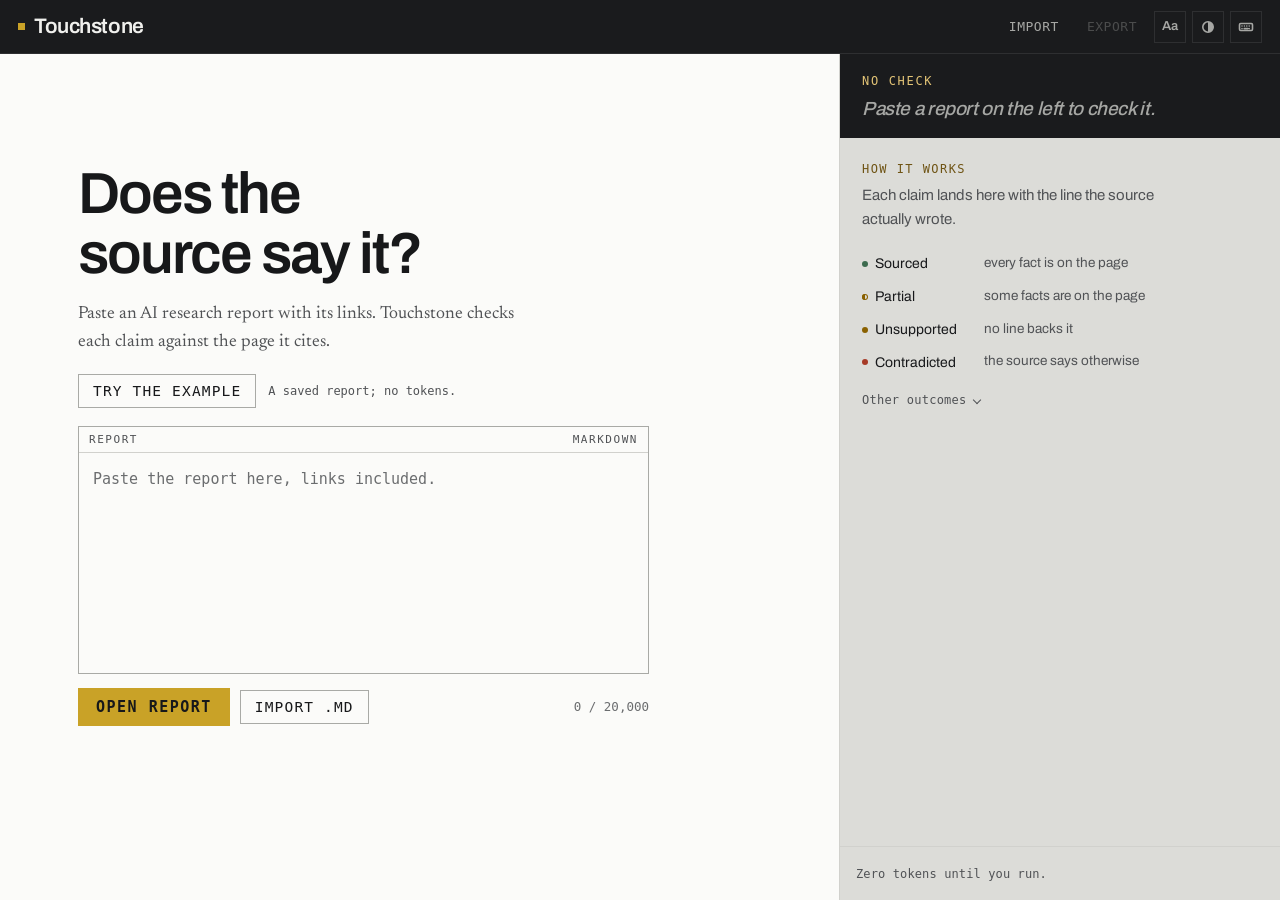
==== static/index.html @ 1847b85e "Finish responsive results sheet" ====
<!doctype html>
<html lang="en" data-theme="light">
<head>
<meta charset="utf-8">
<meta name="viewport" content="width=device-width, initial-scale=1">
<title>Touchstone</title>
<link rel="icon" type="image/svg+xml" href="static/favicon.svg">
<link rel="stylesheet" href="/static/style.css">
<script src="/static/app.js" defer></script>
</head>
<body>
<div class="app">
  <header class="topbar">
    <a class="wordmark" href="/">Touchstone</a>
    <span class="docname" id="docname" hidden></span>
    <div class="top-actions">
      <button id="new" class="tbtn" type="button" hidden>New</button>
      <button id="import" class="tbtn" type="button">Import</button>
      <input id="file" type="file" accept=".md,.markdown,.txt,text/markdown,text/plain" hidden>
      <button id="export" class="tbtn" type="button" disabled>Export</button>
      <button id="textsize" class="icon aa" type="button" aria-label="Text size" aria-haspopup="true" aria-expanded="false" aria-controls="textmenu" title="Text size">Aa</button>
      <button id="theme" class="icon" type="button" aria-label="Switch to dark theme" title="Switch theme"><svg class="ic" viewBox="0 0 16 16" aria-hidden="true" focusable="false"><circle cx="8" cy="8" r="5.2"/><path d="M8 2.8a5.2 5.2 0 0 1 0 10.4Z" fill="currentColor" stroke="none"/></svg></button>
      <button id="help" class="icon" type="button" aria-label="Keyboard shortcuts" aria-haspopup="dialog" title="Keys"><svg class="ic" viewBox="0 0 16 16" aria-hidden="true" focusable="false"><rect x="1.5" y="4.5" width="13" height="7" rx="1.2"/><path d="M4 7h.01M6.4 7h.01M8.8 7h.01M11.2 7h.01M4 9.6h.01M11.2 9.6h.01M6.2 9.6h3.6"/></svg></button>
    </div>
    <div class="textmenu" id="textmenu" role="group" aria-label="Text size" hidden>
      <p class="tm-k">Text size</p>
      <div class="tm-row">
        <span class="tm-l" id="tm-reading">Reading</span>
        <div class="tm-opts" role="group" aria-labelledby="tm-reading">
          <button type="button" data-scope="read" data-size="default" aria-pressed="true">Normal</button>
          <button type="button" data-scope="read" data-size="lg" aria-pressed="false">Large</button>
          <button type="button" data-scope="read" data-size="xl" aria-pressed="false">Largest</button>
        </div>
      </div>
      <div class="tm-row">
        <span class="tm-l" id="tm-interface">Interface</span>
        <div class="tm-opts" role="group" aria-labelledby="tm-interface">
          <button type="button" data-scope="ui" data-size="default" aria-pressed="true">Normal</button>
          <button type="button" data-scope="ui" data-size="lg" aria-pressed="false">Large</button>
          <button type="button" data-scope="ui" data-size="xl" aria-pressed="false">Largest</button>
        </div>
      </div>
      <p class="tm-note">Changes save on this device.</p>
    </div>
  </header>

  <div class="body">
    <div class="docwrap hide-ok" id="docwrap">
      <main class="docpane" id="docpane">
        <section class="front" id="front">
          <div class="front-inner">
            <h1>Does the source say it?</h1>
            <p class="lede">Paste an AI research report with its links. Touchstone checks each claim against the page it cites.</p>
            <div class="example-row">
              <button id="example" class="secondary" type="button">Try the example</button>
              <span class="example-note">A saved report; no tokens.</span>
            </div>
            <label class="sr-only" for="report">Report to check</label>
            <div class="sheet">
              <div class="sheet-head"><span>Report</span><span>Markdown</span></div>
              <textarea id="report" spellcheck="false" placeholder="Paste the report here, links included."></textarea>
            </div>
            <div class="front-row">
              <button id="check" class="primary" type="button">Open report</button>
              <button id="import2" class="secondary" type="button">Import .md</button>
              <span id="count" class="count"></span>
            </div>
            <p id="fronterr" class="fronterr" role="status"></p>
            <!--limits-->
            <!--provider-note-->
          </div>
        </section>
        <div class="docbar" id="docbar" hidden>
          <div class="mode-switch" id="mode-switch" role="group" aria-label="View mode">
            <button type="button" data-mode="edit" aria-pressed="false" title="Raw Markdown">Edit</button>
            <button type="button" data-mode="preview" aria-pressed="false" title="Rendered, read-only">Preview</button>
            <button type="button" data-mode="inline" aria-pressed="true" title="Rendered, click a block to edit">Inline</button>
          </div>
          <button id="modebtn" class="modebtn" type="button" aria-haspopup="menu" aria-expanded="false" aria-controls="modemenu">
            <span id="modebtn-label">Inline</span>
            <svg class="ic" viewBox="0 0 16 16" aria-hidden="true" focusable="false"><path d="m5 6 3 3 3-3"/></svg>
          </button>
          <div class="modemenu" id="modemenu" role="menu" aria-label="View mode" hidden>
            <button type="button" data-mode="edit" role="menuitemradio" aria-checked="false"><b>Edit</b><span>Raw Markdown</span></button>
            <button type="button" data-mode="preview" role="menuitemradio" aria-checked="false"><b>Preview</b><span>Read-only</span></button>
            <button type="button" data-mode="inline" role="menuitemradio" aria-checked="true"><b>Inline</b><span>Click a block to edit</span></button>
          </div>
          <span class="toolhint" id="toolhint" hidden>Click a block to edit</span>
          <div class="md-tools" id="md-tools" role="toolbar" aria-label="Markdown tools" hidden>
            <div class="heading-wrap">
              <button id="headingbtn" class="tool" type="button" aria-haspopup="menu" aria-expanded="false" aria-controls="headingmenu" aria-label="Heading" title="Heading"><span class="tool-glyph">H</span></button>
              <div class="heading-menu" id="headingmenu" role="menu" aria-label="Heading level" hidden>
                <button type="button" data-cmd="h1" role="menuitem">Heading 1</button>
                <button type="button" data-cmd="h2" role="menuitem">Heading 2</button>
                <button type="button" data-cmd="h3" role="menuitem">Heading 3</button>
              </div>
            </div>
            <span class="tool-sep" aria-hidden="true"></span>
            <div class="md-scroll" id="md-scroll">
            <button class="tool" type="button" data-cmd="bold" aria-label="Bold" title="Bold (Ctrl+B)" aria-keyshortcuts="Control+B Meta+B"><svg class="ic" viewBox="0 0 24 24" aria-hidden="true" focusable="false"><path d="M6 12h9a4 4 0 0 1 0 8H7a1 1 0 0 1-1-1V5a1 1 0 0 1 1-1h7a4 4 0 0 1 0 8"/></svg></button>
            <button class="tool" type="button" data-cmd="italic" aria-label="Italic" title="Italic (Ctrl+I)" aria-keyshortcuts="Control+I Meta+I"><svg class="ic" viewBox="0 0 24 24" aria-hidden="true" focusable="false"><line x1="19" x2="10" y1="4" y2="4"/><line x1="14" x2="5" y1="20" y2="20"/><line x1="15" x2="9" y1="4" y2="20"/></svg></button>
            <button class="tool" type="button" data-cmd="strike" aria-label="Strikethrough" title="Strikethrough"><svg class="ic" viewBox="0 0 24 24" aria-hidden="true" focusable="false"><path d="M16 4H9a3 3 0 0 0-2.83 4"/><path d="M14 12a4 4 0 0 1 0 8H6"/><line x1="4" x2="20" y1="12" y2="12"/></svg></button>
            <button class="tool" type="button" data-cmd="code" aria-label="Inline code" title="Inline code"><svg class="ic" viewBox="0 0 24 24" aria-hidden="true" focusable="false"><path d="m16 18 6-6-6-6"/><path d="m8 6-6 6 6 6"/></svg></button>
            <button class="tool" type="button" data-cmd="link" aria-label="Link" title="Link (Ctrl+K)" aria-keyshortcuts="Control+K Meta+K"><svg class="ic" viewBox="0 0 24 24" aria-hidden="true" focusable="false"><path d="M10 13a5 5 0 0 0 7.54.54l3-3a5 5 0 0 0-7.07-7.07l-1.72 1.71"/><path d="M14 11a5 5 0 0 0-7.54-.54l-3 3a5 5 0 0 0 7.07 7.07l1.71-1.71"/></svg></button>
            <span class="tool-sep" aria-hidden="true"></span>
            <button class="tool" type="button" data-cmd="ul" aria-label="Bullet list" title="Bullet list"><svg class="ic" viewBox="0 0 24 24" aria-hidden="true" focusable="false"><path d="M3 19h.01"/><path d="M8 5h13"/><path d="M8 12h13"/><path d="M8 19h13"/></svg></button>
            <button class="tool" type="button" data-cmd="ol" aria-label="Numbered list" title="Numbered list"><svg class="ic" viewBox="0 0 24 24" aria-hidden="true" focusable="false"><path d="M11 19h10"/><path d="M4 4h1v5"/><path d="M4 9h2"/><path d="M6.5 20H3.4c0-1 2.6-1.925 2.6-3.5a1.5 1.5 0 0 0-2.6-1.02"/><path d="M11 5h10"/><path d="M11 12h10"/></svg></button>
            <button class="tool" type="button" data-cmd="quote" aria-label="Blockquote" title="Blockquote"><svg class="ic" viewBox="0 0 24 24" aria-hidden="true" focusable="false"><path d="M16 3a2 2 0 0 0-2 2v6a2 2 0 0 0 2 2 1 1 0 0 1 1 1v1a2 2 0 0 1-2 2 1 1 0 0 0-1 1v2a1 1 0 0 0 1 1 6 6 0 0 0 6-6V5a2 2 0 0 0-2-2z"/><path d="M5 3a2 2 0 0 0-2 2v6a2 2 0 0 0 2 2 1 1 0 0 1 1 1v1a2 2 0 0 1-2 2 1 1 0 0 0-1 1v2a1 1 0 0 0 1 1 6 6 0 0 0 6-6V5a2 2 0 0 0-2-2z"/></svg></button>
            <span class="tool-sep" aria-hidden="true"></span>
            <button class="tool" type="button" data-cmd="math" aria-label="Formula" title="Inline formula"><svg class="ic" viewBox="0 0 24 24" aria-hidden="true" focusable="false"><path d="M18 7V5a1 1 0 0 0-1-1H6.5a.5.5 0 0 0-.4.8l4.5 6a2 2 0 0 1 0 2.4l-4.5 6a.5.5 0 0 0 .4.8H17a1 1 0 0 0 1-1v-2"/></svg></button>
            <button class="tool" type="button" data-cmd="mathblock" aria-label="Display formula" title="Display formula on its own line"><span class="tool-glyph">$$</span></button>
            <button class="tool" type="button" data-cmd="codeblock" aria-label="Code block" title="Code block"><svg class="ic" viewBox="0 0 24 24" aria-hidden="true" focusable="false"><rect x="3" y="3" width="18" height="18" rx="2"/><path d="m10 9-3 3 3 3"/><path d="m14 15 3-3-3-3"/></svg></button>
            </div>
          </div>
        </div>
        <article class="paper" id="paper" hidden></article>
        <section class="sourceview" id="sourceview" hidden>
          <label class="sr-only" for="source">Report Markdown source</label>
          <textarea id="source" spellcheck="false" placeholder="Write the report in Markdown."></textarea>
        </section>
      </main>

      <div class="minimap" id="minimap" aria-hidden="true" hidden>
        <div class="mm-body" id="mmbody"></div>
        <span class="mm-slider" id="mmslider" hidden></span>
      </div>
      <div class="ovr" id="ovr" role="group" aria-label="Document scrollbar and claim map" hidden>
        <div class="ovr-win" id="ovrwin" aria-hidden="true"></div>
      </div>
      <button id="totop" class="totop" type="button" aria-label="Back to top" title="Back to top" hidden><svg class="ic" viewBox="0 0 16 16" aria-hidden="true" focusable="false"><path d="M8 12.6V3.8"/><path d="m4.4 7.2 3.6-3.6 3.6 3.6"/></svg></button>
      <div class="pagerbar" id="pagerbar">
        <button id="prev" type="button" aria-label="Previous problem"><svg class="ic" viewBox="0 0 16 16" aria-hidden="true" focusable="false"><path d="M10.2 3.4 5.6 8l4.6 4.6"/></svg></button>
        <span class="pg-n" id="pgn">1 / 1</span>
        <button id="next" type="button" aria-label="Next problem"><svg class="ic" viewBox="0 0 16 16" aria-hidden="true" focusable="false"><path d="M5.8 3.4 10.4 8l-4.6 4.6"/></svg></button>
      </div>
    </div>

    <aside class="rail" id="rail" aria-label="Check results">
      <div class="grip" id="grip" role="separator" aria-orientation="horizontal"
        aria-label="Resize results panel" aria-valuemin="0" aria-valuemax="100"
        aria-valuenow="42" aria-valuetext="Results panel" tabindex="0"><span></span></div>
      <div class="stone" id="stone">
        <div class="stone-top">
          <span class="assay" id="assay">NO CHECK</span>
          <span class="stone-tools">
            <button id="rerun" class="stonelink" type="button" hidden>Re-run</button>
            <button id="cancel" class="stonelink" type="button" hidden>Cancel</button>
          </span>
        </div>
        <p class="verdict" id="verdict">Paste a report on the left to check it.</p>
        <div class="counts" id="counts" role="group" aria-label="Filter claims by result" hidden></div>
        <div class="runrow" id="runrow" hidden>
          <button id="run" class="runbtn" type="button">Run check</button>
          <span id="scope" class="scope"></span>
        </div>
        <div class="progress" id="progress" hidden><span id="bar"></span></div>
      </div>

      <div class="railbody" id="railbody">
        <div id="replay" class="replay" hidden aria-labelledby="replay-title">
          <div class="replay-head">
            <h2 class="replay-title" id="replay-title">Saved example</h2>
            <span class="replay-date" id="replay-date"></span>
          </div>
          <p id="replay-msg" class="replay-copy"></p>
          <div class="replay-actions">
            <button id="playback" class="primary replay-btn" type="button">Play it back</button>
            <button id="run-live" class="secondary replay-btn" type="button" title="Runs a live check and uses API tokens">Run it live</button>
          </div>
        </div>

        <div id="nolinks" class="nolinks" hidden>
          <p id="nolinks-msg" class="nolinks-msg"></p>
          <p>Use your AI tool's copy button, not download (downloads often drop the links).</p>
          <p>Then send it this prompt and paste the new answer here:</p>
          <div class="prompt-box">
            <p id="fix-prompt" class="prompt-text">Rewrite your answer so every factual claim is followed by the full URL of its source, in markdown link format.</p>
            <button id="copy-prompt" class="secondary" type="button">Copy</button>
          </div>
        </div>

        <div id="empty" class="emptystate">
          <p class="empty-k">How it works</p>
          <p>Each claim lands here with the line the source actually wrote.</p>
          <dl class="legend">
            <div><dt><span class="dot dot-green"></span>Sourced</dt><dd>every fact is on the page</dd></div>
            <div><dt><span class="dot dot-half"></span>Partial</dt><dd>some facts are on the page</dd></div>
            <div><dt><span class="dot dot-yellow"></span>Unsupported</dt><dd>no line backs it</dd></div>
            <div><dt><span class="dot dot-red"></span>Contradicted</dt><dd>the source says otherwise</dd></div>
          </dl>
          <details class="legend-more">
            <summary>Other outcomes</summary>
            <ul class="legend-edge">
              <li><span class="dot dot-yellow"></span><b>Couldn't confirm</b> a code check doubts the support</li>
              <li><span class="dot dot-grey"></span><b>No source given</b> the text cites nothing</li>
              <li><span class="dot dot-blue"></span><b>Unverified</b> no checkable passage on the page</li>
              <li><span class="dot dot-blue"></span><b>Opinion</b> advice, not a fact</li>
              <li><span class="dot dot-grey"></span><b>Source unreachable</b> the page couldn't be read</li>
              <li><span class="dot dot-grey"></span><b>Not checked</b> over the limits or out of time</li>
              <li><span class="dot dot-grey"></span><b>Error</b> the check failed</li>
            </ul>
          </details>
          <div id="recent" class="recent" hidden>
            <p class="empty-k">Recent checks</p>
            <ul id="recentlist" class="recentlist"></ul>
          </div>
        </div>

        <div id="cards" class="cards"></div>
        <div id="skeletons" class="skeletons" aria-hidden="true" hidden></div>
        <div id="matched" class="matched" hidden></div>
        <div id="tray" class="tray" hidden></div>

        <details id="skipped" class="more" hidden>
          <summary></summary>
          <ul></ul>
        </details>
        <details id="uncited" class="more" hidden>
          <summary></summary>
          <ul></ul>
        </details>
      </div>

      <div class="railfoot" id="railfoot">
        <span id="provenance">Zero tokens until you run.</span>
        <button id="showmatched" class="linkish" type="button" aria-pressed="false" hidden>Show sourced</button>
      </div>
    </aside>
  </div>
</div>

<dialog id="evidence" class="evdlg" aria-labelledby="ev-title">
  <form method="dialog"><button class="dlgx" type="submit" aria-label="Close evidence"><svg class="ic" viewBox="0 0 16 16" aria-hidden="true" focusable="false"><path d="m4.6 4.6 6.8 6.8M11.4 4.6l-6.8 6.8"/></svg></button></form>
  <div class="ev-head">
    <h2 class="ev-title" id="ev-title">Claim</h2>
    <span class="ev-state" id="ev-state">Evidence</span>
  </div>
  <p class="ev-claim" id="ev-claim"></p>
  <div class="ev-facts" id="ev-facts"></div>
  <div class="ev-links" id="ev-links"></div>
  <div class="ev-foot">
    <button id="ev-show" class="secondary" type="button">Show in document</button>
    <span class="ev-note">Quotes are the passages the checker read.</span>
  </div>
</dialog>

<dialog id="shortcuts" class="dlg">
  <form method="dialog"><button class="dlgx" type="submit" aria-label="Close"><svg class="ic" viewBox="0 0 16 16" aria-hidden="true" focusable="false"><path d="m4.6 4.6 6.8 6.8M11.4 4.6l-6.8 6.8"/></svg></button></form>
  <h2>Keyboard shortcuts</h2>
  <dl>
    <div><dt>Click</dt><dd>Edit a block in Inline view</dd></div>
    <div><dt>E</dt><dd>Edit the visible block in Inline view</dd></div>
    <div><dt>Esc</dt><dd>Finish inline editing</dd></div>
    <div><dt>Ctrl / ⌘ B</dt><dd>Bold</dd></div>
    <div><dt>Ctrl / ⌘ I</dt><dd>Italic</dd></div>
    <div><dt>Ctrl / ⌘ K</dt><dd>Link</dd></div>
    <div><dt>Ctrl / ⌘ O</dt><dd>Import a report</dd></div>
    <div><dt>Ctrl / ⌘ Enter</dt><dd>Run the check</dd></div>
    <div><dt>J / K</dt><dd>Next / previous card</dd></div>
    <div><dt>[ / ]</dt><dd>Previous / next problem</dd></div>
    <div><dt>G</dt><dd>Back to top</dd></div>
    <div><dt>?</dt><dd>This list</dd></div>
  </dl>
  <p class="dlg-note">Edit shows raw Markdown. Preview is read-only. Inline renders the report and lets you click any block to edit it. In Edit or Inline, use the format bar above the page.</p>
</dialog>

<div id="drop" class="drop" hidden><span>Drop a .md or .txt report</span></div>
<p id="live" class="sr-only" aria-live="polite"></p>
</body>
</html>
---- static/style.css ----
/* Touchstone — graphite and gold. A dim-grey desk, a paper sheet, a graphite
   verdict panel, one gold accent, vermilion for what fails. */
@font-face{font-family:"Archivo";src:url("fonts/archivo-latin-1.woff2") format("woff2");
  font-weight:400 700;font-style:normal;font-display:swap}
@font-face{font-family:"Newsreader";src:url("fonts/newsreader-latin-2.woff2") format("woff2");
  font-weight:400 600;font-style:normal;font-display:swap}
:root{
  --page:#e5e5e2; --page-2:#dcdcd8; --paper:#fbfbf9;
  --ink:#17181a; --muted:#505255; --faint:#6b6d6f;
  --rule:#d1d1cd; --rule-strong:#a9aaa6; --soft:#ededea; --edit-bg:#e9e9e5;
  --edit-shadow:0 1px 2px rgba(23,24,26,.06);
  --stone:#1a1b1d; --on-stone:#f0f0ed; --on-stone-muted:#a6a7a4;
  --brass:#6f5414; --on-brass:#fbfbf9; --accent-on:#e3c476;
  --gold:#c9a227; --gold-hover:#b08a1c; --gold-ink:#17181a;
  --topbar:#1a1b1d; --topbar-fg:#f0f0ed; --topbar-muted:#a6a7a4;
  --topbar-line:#3a3b3d; --topbar-rule:#2e2f31;
  --ok:#3c6b4e; --warn:#8a6100; --fail:#a63a26; --info:#5b5d5f; --grey:#636568;
  --ok-on:#8fb39b; --warn-on:#d9a44b; --fail-on:#e09a86; --info-on:#a9abac;
  --ok-bg:#e6efe8; --warn-bg:#f4ecd7; --fail-bg:#f6e4df; --info-bg:#ececea; --grey-bg:#ededeb;
  --sb-thumb:rgba(23,24,26,.48); --sb-thumb-hover:rgba(23,24,26,.66);
  --sel:rgba(201,162,39,.24);
  --sans:"Archivo",system-ui,-apple-system,"Segoe UI",sans-serif;
  --serif:"Newsreader","Iowan Old Style","Palatino Linotype",Georgia,serif;
  --mono:ui-monospace,"SF Mono","Cascadia Mono",Menlo,Consolas,monospace;
  --bar:54px; --ruler:16px; --mm-w:120px;
  --read:1; --ui:1;
  color-scheme:light;
}
html[data-read="lg"]{--read:1.1}
html[data-read="xl"]{--read:1.2}
html[data-ui="lg"]{--ui:1.06}
html[data-ui="xl"]{--ui:1.12}
html[data-theme="dark"]{
  --page:#111214; --page-2:#18191b; --paper:#1d1e20;
  --ink:#ececea; --muted:#a2a3a1; --faint:#8b8c8a;
  --rule:#2c2d2f; --rule-strong:#45464a; --soft:#242528; --edit-bg:#2a2b2f;
  --edit-shadow:0 1px 2px rgba(0,0,0,.28);
  --stone:#0c0d0e; --on-stone:#f0f0ed; --on-stone-muted:#a3a4a1;
  --brass:#d9b45f; --on-brass:#121314; --accent-on:#e7c97d;
  --gold:#d9b45f; --gold-hover:#e6c578; --gold-ink:#161718;
  --topbar:#0d0e0f; --topbar-fg:#f0f0ed; --topbar-muted:#a3a4a1;
  --topbar-line:#333436; --topbar-rule:#242527;
  --ok:#86c39a; --warn:#dda23f; --fail:#d4796a; --info:#a3a5a7; --grey:#9a9c9e;
  --ok-on:#86c39a; --warn-on:#dda23f; --fail-on:#e09a86; --info-on:#a3a5a7;
  --ok-bg:#16211b; --warn-bg:#251f12; --fail-bg:#2a1b17; --info-bg:#1f2022; --grey-bg:#1f2022;
  --sb-thumb:rgba(236,236,234,.36); --sb-thumb-hover:rgba(236,236,234,.56);
  --sel:rgba(217,180,95,.26);
  color-scheme:dark;
}

*{box-sizing:border-box}
html,body{height:100%}
body{margin:0;overflow:hidden;background:var(--page-2);color:var(--ink);
  font:15.5px/1.5 var(--sans);-webkit-font-smoothing:antialiased}
button{font:inherit;color:inherit}
[hidden]{display:none !important}
a{color:var(--ink);text-decoration:underline;text-decoration-color:var(--brass);
  text-decoration-thickness:1px;text-underline-offset:2px}
a:hover{text-decoration-color:var(--ink)}
.sr-only{position:absolute;width:1px;height:1px;padding:0;margin:-1px;overflow:hidden;
  clip:rect(0,0,0,0);white-space:nowrap;border:0}
:focus-visible{outline:2px solid var(--brass);outline-offset:2px}
::selection{background:var(--sel);color:var(--ink)}
textarea,input{caret-color:var(--brass)}

/* ---------------- top bar ---------------- */
.app{height:100vh;display:grid;grid-template-columns:minmax(0,1fr);grid-template-rows:48px minmax(0,1fr)}
.topbar{position:relative;z-index:20;display:flex;align-items:center;gap:14px;padding:0 16px;
  background:var(--topbar);border-bottom:1px solid var(--topbar-rule)}
.wordmark{font:600 20px/1 var(--sans);letter-spacing:-.02em;color:var(--topbar-fg);
  text-decoration:none;flex:none;display:inline-flex;align-items:center;gap:9px}
.wordmark::before{content:"";display:block;width:7px;height:7px;background:var(--gold)}
.docname{font:12.5px var(--mono);letter-spacing:.02em;color:var(--topbar-muted);
  white-space:nowrap;overflow:hidden;text-overflow:ellipsis;min-width:0}
.top-actions{margin-left:auto;display:flex;align-items:center;gap:6px;flex:none}
.tbtn{background:none;border:1px solid transparent;padding:5px 9px;cursor:pointer;
  min-height:24px;font:12.5px var(--mono);letter-spacing:.04em;color:var(--muted);text-transform:uppercase}
.tbtn:hover:not(:disabled){border-color:var(--rule-strong);color:var(--ink)}
.tbtn:disabled{opacity:.35;cursor:default}
.topbar .tbtn{color:var(--topbar-muted)}
.topbar .tbtn:hover:not(:disabled){border-color:var(--topbar-line);color:var(--topbar-fg)}
.icon{display:inline-grid;place-items:center;background:none;border:1px solid var(--rule);width:28px;height:28px;padding:0;
  cursor:pointer;font:14.5px var(--mono);line-height:1;color:var(--muted)}
.icon:hover{color:var(--ink);border-color:var(--rule-strong)}
.topbar .icon{color:var(--topbar-muted);border-color:var(--topbar-rule)}
.topbar .icon:hover{color:var(--topbar-fg);border-color:var(--topbar-line)}
.topbar :focus-visible{outline-color:var(--gold)}
.ic{display:block;width:16px;height:16px;fill:none;stroke:currentColor;stroke-width:1.6;
  stroke-linecap:round;stroke-linejoin:round}
#theme .ic{transition:transform .18s ease}
#theme[data-mode="dark"] .ic{transform:rotate(180deg)}
@media (prefers-reduced-motion:reduce){#theme .ic{transition:none}}

/* ---------------- frame ---------------- */
.body{display:grid;grid-template-columns:minmax(0,1fr) 400px;min-height:0}
.docwrap{position:relative;display:grid;grid-template-rows:minmax(0,1fr);
  min-width:0;min-height:0;background:var(--paper);border-right:1px solid var(--rule)}
.docwrap.has-doc{grid-template-rows:minmax(0,1fr) var(--bar)}
.docpane{min-height:0;overflow:auto;padding:44px 70px 64px 48px;
  scrollbar-width:none;-ms-overflow-style:none}
.docpane::-webkit-scrollbar{display:none}
.paper{max-width:720px;margin:0 auto;padding-left:46px;position:relative}
.paper[hidden]{display:none}

/* ---------------- front door ---------------- */
.front{min-height:100%;display:flex;justify-content:center;padding:56px 24px 48px}
.front[hidden]{display:none}
.front-inner{width:100%;max-width:680px}
.front h1{font:600 58px/1.03 var(--sans);letter-spacing:-.035em;color:var(--ink);
  margin:0 0 18px;max-width:15ch;text-wrap:balance}
.lede{margin:0 0 26px;color:var(--muted);font:400 17.5px/1.55 var(--serif);max-width:46ch}
textarea{width:100%;min-height:250px;resize:vertical;padding:14px 16px;
  font:14px/1.6 var(--mono);color:var(--ink);background:var(--paper);
  border:1px solid var(--rule-strong);border-radius:0}
.sheet{margin:0 0 2px;border:1px solid var(--rule-strong);background:var(--paper)}
.sheet:focus-within{border-color:var(--ink)}
.sheet-head{display:flex;align-items:center;justify-content:space-between;
  padding:6px 10px;border-bottom:1px solid var(--rule);
  font:11px var(--mono);letter-spacing:.14em;text-transform:uppercase;color:var(--muted)}
.sheet textarea{display:block;min-height:220px;padding:14px;border:0;background:none;
  border-radius:0;resize:none}
textarea::placeholder{color:var(--faint)}
textarea:focus{outline:none;border-color:var(--ink)}
.front-row{display:flex;flex-wrap:wrap;align-items:center;gap:8px;margin-top:12px}
.primary,.secondary,.runbtn,.cardlink,.linkish{cursor:pointer}
.primary{background:var(--gold);color:var(--gold-ink);border:1px solid var(--gold);
  padding:11px 18px;font:600 12px var(--mono);letter-spacing:.1em;text-transform:uppercase}
.primary:hover{background:var(--gold-hover);border-color:var(--gold-hover)}
.secondary{background:none;color:var(--ink);border:1px solid var(--rule-strong);
  padding:10px 15px;font:500 12px var(--mono);letter-spacing:.08em;text-transform:uppercase}
.secondary:hover{background:var(--soft);border-color:var(--ink)}
.count{margin-left:auto;font:12.5px var(--mono);color:var(--faint)}
.count.over{color:var(--fail)}
.fronterr{margin:10px 0 0;font:13px var(--mono);color:var(--fail);min-height:1.4em}
.fronterr:empty{display:none}
.meta{margin:14px 0 0;font:12.5px/1.5 var(--mono);color:var(--faint)}
.notice{margin:10px 0 0;padding:9px 12px;border:1px solid var(--rule);
  background:var(--page);font-size:13.5px;color:var(--muted)}

/* ---------------- document type ---------------- */
.paper h1{font:600 34px/1.12 var(--sans);letter-spacing:-.03em;color:var(--ink);
  margin:0 0 22px;padding-top:2px}
.paper h2{font:600 21px/1.3 var(--sans);letter-spacing:-.015em;color:var(--ink);
  margin:40px 0 14px;padding-top:16px;border-top:1px solid var(--rule)}
.paper h3,.paper h4,.paper h5,.paper h6{font:600 16px/1.35 var(--sans);color:var(--ink);margin:24px 0 8px}
.paper p{font:18px/1.68 var(--serif);color:var(--ink);margin:0 0 15px}
.paper p,.paper li,.lede,.meta{text-wrap:pretty}
.paper li{font:17.5px/1.62 var(--serif);color:var(--ink);margin:0 0 8px}
.paper ul,.paper ol{padding-left:22px;margin:0 0 16px}
.paper strong{font-weight:700}
.paper code{font:13.5px var(--mono);background:var(--soft);padding:1px 4px}
.paper pre{background:var(--soft);padding:12px 14px;overflow:auto;margin:0 0 16px}
.paper pre code{background:none;padding:0}
.paper hr{border:0;border-top:1px solid var(--rule);margin:26px 0}
.paper blockquote{margin:0 0 16px;padding-left:14px;border-left:2px solid var(--rule-strong);
  color:var(--muted);font:17.5px/1.6 var(--serif)}
.paper table{width:100%;border-collapse:collapse;margin:0 0 18px;font:15px/1.45 var(--sans)}
.paper th{font:11.5px var(--mono);letter-spacing:.06em;text-transform:uppercase;
  color:var(--muted);text-align:left;padding:7px 10px;border-bottom:1px solid var(--rule-strong)}
.paper td{padding:8px 10px;border-bottom:1px solid var(--rule);vertical-align:top}
.paper td.n,.paper th.n{text-align:right;font-variant-numeric:tabular-nums}
.paper tbody tr:last-child td{border-bottom:1px solid var(--rule-strong)}
.paper .ta-r{text-align:right}
.paper .ta-c{text-align:center}

/* ---------------- marks ---------------- */
.gmarks{position:absolute;left:-46px;top:3px;display:flex;flex-direction:column;
  gap:3px;align-items:flex-start;width:18px}
.paper td .gmarks{left:-46px;top:6px}
.gmark{border:0;padding:0;background:none;cursor:pointer;display:block;position:relative;
  width:18px;height:18px}
.gmark::before{content:"";position:absolute;inset:-3px}
/* One dot per claim, the same shape the legend uses. A filled dot is a
   claim that failed, a hollow dot is unsupported, the small grey ones are
   sourced or informational. */
.gmark::after{content:"";position:absolute;left:5px;top:50%;width:8px;height:8px;
  border-radius:50%;transform:translateY(-50%);background:var(--fail)}
.gmark.unsup::after{background:transparent;border:2px solid var(--warn)}
.gmark.ok::after{left:6px;width:6px;height:6px;background:var(--ok);opacity:.45}
.gmark.info::after{left:6px;width:6px;height:6px;background:var(--info);opacity:.55}
.gmark:hover::after,.gmark:focus-visible::after{
  transform:translateY(-50%) scale(1.3);opacity:1}
.paper p,.paper li,.paper tbody td{position:relative}
.paper .is-sel{background:var(--soft)}
.paper p.is-sel,.paper li.is-sel{box-shadow:-4px 0 0 var(--soft)}
.paper tr.is-sel td{background:var(--soft)}
.hide-ok .gmark.ok,.hide-ok .ovr-mark.m-ok{display:none}

/* ---------------- scrollbar: a real slider with claim ticks ---------------- */
.ovr{position:absolute;top:0;right:0;bottom:var(--bar);width:var(--ruler);z-index:7;
  cursor:default;touch-action:none;background:transparent}
.ovr[hidden]{display:none}
.docwrap:not(.has-doc) .ovr{bottom:0}
/* A track, so the control reads as a scrollbar and not a column of marks. */
.ovr::before{content:"";position:absolute;left:50%;top:6px;bottom:6px;width:2px;
  transform:translateX(-50%);border-radius:1px;background:var(--rule)}
/* The slider: a graphite pill in the track, never hidden — when the document
   fits it fills the track in an idle state instead of disappearing. */
.ovr-win{position:absolute;right:1px;width:10px;min-height:40px;z-index:2;
  pointer-events:auto;cursor:grab;border:0;border-radius:5px;
  background:var(--sb-thumb)}
.ovr:hover .ovr-win{background:var(--sb-thumb-hover)}
.ovr-win:active{cursor:grabbing;background:var(--gold)}
.ovr-win.is-idle{opacity:.7;cursor:default}
/* A grip line in the pill, so a full-length thumb still reads as a handle. */
.ovr-win::after{content:"";position:absolute;left:50%;top:50%;width:4px;height:1px;
  transform:translate(-50%,-50%);border-radius:1px;background:var(--paper);opacity:.75}
.ovr-win:active::after{background:var(--gold-ink);opacity:.7}
/* Claim ticks sit on the left edge, clear of the slider. */
.ovr-mark{position:absolute;left:1px;width:3px;height:8px;padding:3px 0;border:0;
  background:none;cursor:pointer;z-index:3}
.ovr-mark::before{content:"";display:block;height:2px;border-radius:1px;
  background:var(--faint);opacity:.45}
.ovr-mark.m-bad::before{height:3px;background:var(--fail);opacity:1}
.ovr-mark.m-unsup::before{height:3px;background:var(--warn);opacity:1}
.ovr-mark.m-ok::before{height:2px;background:var(--ok);opacity:.6}
.ovr-mark.m-info::before{height:2px;background:var(--info);opacity:.55}
.ovr-mark:hover::before,.ovr-mark:focus-visible::before{opacity:1}
.ovr-mark::after{content:"";position:absolute;left:-1px;width:7px;top:-5px;bottom:-5px}

/* ---------------- minimap: a skeleton of the page, like a code editor's ---------------- */
.minimap{position:absolute;top:0;right:var(--ruler);bottom:var(--bar);width:var(--mm-w);
  overflow:hidden;z-index:6;cursor:default;touch-action:none;
  --mm-ink:rgba(23,24,26,.30)}
html[data-theme="dark"] .minimap{--mm-ink:rgba(236,236,234,.28)}
.docwrap:not(.has-doc) .minimap{bottom:0}
.minimap[hidden]{display:none}
.mm-body{position:absolute;top:0;left:0;right:0}
.mm-line{position:absolute;display:block;background:var(--mm-ink);border-radius:0;pointer-events:none}
.mm-line.is-bad{background:var(--fail)}
.mm-line.is-unsup{background:var(--warn)}
.mm-slider{position:absolute;left:0;right:0;top:0;height:0;border-radius:3px;
  background:rgba(23,24,26,.10);border:0;cursor:grab;
  transition:background .12s ease}
.mm-slider[hidden]{display:none}
.minimap:hover .mm-slider{background:rgba(23,24,26,.16)}
html[data-theme="dark"] .mm-slider{background:rgba(236,236,234,.12)}
html[data-theme="dark"] .minimap:hover .mm-slider{background:rgba(236,236,234,.18)}

/* ---------------- floating controls ---------------- */
.totop{position:absolute;right:34px;top:auto;bottom:calc((var(--bar) - 30px) / 2);z-index:5;
  width:30px;height:30px;padding:0;display:grid;place-items:center;
  background:var(--paper);border:1px solid var(--rule-strong);color:var(--ink);
  cursor:pointer;font:14.5px var(--mono);line-height:1;box-shadow:0 2px 8px rgba(23,24,26,.08)}
.totop .ic{width:14px;height:14px}
.totop:hover{border-color:var(--ink)}
.totop[hidden]{display:none}

.pagerbar{grid-row:2;display:flex;align-items:center;justify-content:center;
  height:var(--bar);padding:8px 12px;background:var(--paper);border-top:1px solid var(--rule);
  visibility:hidden}
.docwrap:not(.has-doc) .pagerbar{display:none}
.pagerbar.show{visibility:visible}
.pagerbar button{width:30px;height:30px;border:0;background:none;cursor:pointer;
  display:inline-grid;place-items:center;
  font:15.5px var(--mono);line-height:1;color:var(--ink)}
.pagerbar button:hover:not(:disabled){background:var(--soft)}
.pagerbar button:disabled{color:var(--faint);cursor:default;background:none}
.pg-n{font:11px var(--mono);letter-spacing:.1em;color:var(--muted);
  min-width:46px;text-align:center;border-left:1px solid var(--rule);border-right:1px solid var(--rule);
  padding:0 8px;line-height:30px}

/* ---------------- rail ---------------- */
.rail{display:flex;flex-direction:column;min-height:0;background:var(--page-2)}
.grip{display:none}
.stone{flex:none;background:var(--stone);color:var(--on-stone);padding:18px 20px 15px}
.stone-top{display:flex;align-items:center;justify-content:space-between;gap:10px;margin-bottom:9px}
.assay{font:11.5px var(--mono);letter-spacing:.14em;color:var(--accent-on);text-transform:uppercase}
.stone-tools{display:flex;align-items:center;gap:10px}
.stonelink{position:relative;background:none;border:0;padding:0;cursor:pointer;
  font:11.5px var(--mono);letter-spacing:.06em;text-transform:uppercase;color:var(--on-stone-muted)}
.stonelink:hover{color:var(--on-stone);text-decoration:underline;text-underline-offset:3px}
.stonelink::after{content:"";position:absolute;inset:-8px -6px}
.verdict{margin:0;font:500 24px/1.28 var(--sans);letter-spacing:-.02em;color:var(--on-stone);
  text-wrap:pretty}
.stone.is-error .verdict{color:var(--fail-on)}
.stone.is-empty .verdict{color:var(--on-stone-muted);font-size:17px;font-style:italic}
.counts{display:flex;flex-wrap:wrap;gap:5px;margin-top:13px}
.cnt{display:inline-flex;align-items:center;gap:6px;padding:4px 8px;cursor:pointer;
  min-height:24px;border:1px solid rgba(240,240,237,.18);background:none;color:var(--on-stone-muted);
  font:11.5px var(--mono);letter-spacing:.05em;text-transform:uppercase}
.cnt:hover{border-color:rgba(240,240,237,.4);color:var(--on-stone)}
.cnt b{font-weight:600;font-size:12px;color:var(--on-stone)}
.cnt[aria-pressed="true"]{background:var(--on-stone);border-color:var(--on-stone);color:var(--stone)}
.cnt[aria-pressed="true"] b{color:var(--stone)}
.dot{display:inline-block;width:6px;height:6px;border-radius:50%;flex:none;background:var(--faint)}
.dot-green{background:var(--ok)}
.dot-yellow{background:var(--warn)}
.dot-red{background:var(--fail)}
.dot-half{background:linear-gradient(90deg,var(--warn) 50%,transparent 50%);
  box-shadow:inset 0 0 0 1px var(--warn)}
.dot-blue{background:var(--info)}
.dot-grey{background:var(--grey)}
.cnt .dot-green{background:var(--ok-on)}
.cnt .dot-yellow{background:var(--warn-on)}
.cnt .dot-red{background:var(--fail-on)}
.cnt .dot-blue{background:var(--info-on)}
.cnt .dot-grey{background:var(--on-stone-muted)}
.cnt .dot-half{background:linear-gradient(90deg,var(--warn-on) 50%,transparent 50%);
  box-shadow:inset 0 0 0 1px var(--warn-on)}
.runrow{display:flex;align-items:center;gap:10px;margin-top:13px;flex-wrap:wrap}
.runbtn{background:var(--gold);color:var(--gold-ink);border:1px solid var(--gold);
  padding:7px 15px;font:500 14px var(--sans)}
.runbtn:hover{background:var(--gold-hover);border-color:var(--gold-hover);color:var(--gold-ink)}
.runbtn:disabled{opacity:.5;cursor:default}
.scope{font:11.5px/1.45 var(--mono);color:var(--on-stone-muted);letter-spacing:.01em}
.progress{height:2px;background:rgba(240,240,237,.15);margin-top:14px;overflow:hidden}
.progress span{display:block;height:100%;width:0;background:var(--gold);transition:width .25s ease}
.stone-wait .verdict{font:14.5px/1.4 var(--mono);color:var(--warn-on);letter-spacing:0}

.railbody{flex:1;min-height:0;overflow:auto}
/* Chromium ignores ::-webkit-scrollbar once scrollbar-color is set, so the
   standard properties are a non-WebKit fallback only. */
@supports not selector(::-webkit-scrollbar){
  .railbody,.docwrap:not(.has-doc) .docpane{
    scrollbar-width:thin;scrollbar-color:var(--sb-thumb-hover) transparent}
}
.railfoot{flex:none;display:flex;align-items:center;justify-content:space-between;gap:10px;
  height:var(--bar);min-height:var(--bar);padding:0 16px;border-top:1px solid var(--rule);background:var(--page-2);
  font:11.5px var(--mono);letter-spacing:.01em;color:var(--muted);white-space:nowrap;overflow:hidden}
.railfoot #provenance{overflow:hidden;text-overflow:ellipsis}
.linkish{display:inline-flex;align-items:center;min-height:24px;background:none;border:0;
  padding:2px 0;cursor:pointer;font:11.5px var(--mono);
  letter-spacing:.04em;color:var(--muted);text-transform:uppercase;flex:none}
.linkish:hover{color:var(--ink);text-decoration:underline;text-underline-offset:3px}
.linkish[aria-pressed="false"]{color:var(--muted)}
.linkish:disabled{opacity:.35;cursor:default;text-decoration:none}

/* empty rail */
.emptystate{padding:22px 20px;color:var(--muted);font-size:14px;line-height:1.55}
.emptystate p{margin:0 0 8px;max-width:34ch}
.empty-k{font:11.5px var(--mono);letter-spacing:.12em;text-transform:uppercase;
  color:var(--brass);margin-bottom:8px !important}
.legend{margin:20px 0 0;display:grid;gap:9px}
.legend div{display:flex;gap:10px;align-items:baseline}
.legend dt{display:flex;align-items:center;gap:7px;width:108px;flex:none;color:var(--ink);font-size:13.5px}
.legend dd{margin:0;color:var(--muted);font-size:13px}
.legend-more{margin-top:14px}
.legend-more summary{display:flex;align-items:center;min-height:26px;cursor:pointer;
  font:12px var(--mono);letter-spacing:.02em;color:var(--muted)}
.legend-more summary:hover{color:var(--ink)}
.legend-more summary::after{content:"";width:5px;height:5px;margin-left:7px;
  border-right:1px solid currentColor;border-bottom:1px solid currentColor;
  transform:rotate(45deg);transition:transform .15s}
.legend-more[open] summary::after{transform:rotate(-135deg)}
.legend-more[open] summary{margin-bottom:9px;color:var(--ink)}
.legend-edge{list-style:none;margin:0;padding:0;display:grid;gap:6px}
.legend-edge li{display:flex;align-items:baseline;gap:7px;font-size:12.5px;line-height:1.45;color:var(--muted)}
.legend-edge b{font-weight:500;color:var(--ink)}

/* recent assays */
.recent{margin-top:22px;border-top:1px solid var(--rule);padding-top:13px}
.recent .empty-k{margin-bottom:5px}
.recentlist{list-style:none;margin:0;padding:0}
.recentitem{display:block;width:100%;text-align:left;background:none;border:0;
  border-top:1px solid var(--rule);padding:8px 0;cursor:pointer;color:var(--ink)}
.recentitem:first-child{border-top:0}
.recentitem:hover .rname{text-decoration:underline;text-decoration-color:var(--brass);
  text-underline-offset:2px}
.recentitem:focus-visible{outline:2px solid var(--brass);outline-offset:2px}
.rname{display:block;font:14px/1.4 var(--sans)}
.rmeta{display:block;margin-top:2px;font:11px/1.4 var(--mono);color:var(--faint);
  letter-spacing:.02em}
.rverdict{display:block;margin-top:3px;font:12px/1.4 var(--mono);color:var(--muted);
  overflow:hidden;text-overflow:ellipsis;white-space:nowrap}

/* ---------------- cards ---------------- */
.cards{display:grid;gap:9px;padding:12px}
.cards:empty{display:none}
.skeletons{display:grid;gap:9px;padding:0 12px 12px}
.skeletons[hidden]{display:none}
#cards:empty + .skeletons{padding-top:12px}
.skel{background:var(--paper);border:1px solid var(--rule);padding:14px 15px;min-height:86px}
.skel i{display:block;height:7px;background:var(--rule-strong);margin:0 0 9px;border-radius:1px;
  animation:skel-pulse 1.3s ease-in-out infinite}
.skel i:nth-child(1){width:34%;height:9px}
.skel i:nth-child(2){width:86%}
.skel i:nth-child(3){width:68%}
.skel i:nth-child(4){width:44%}
@keyframes skel-pulse{0%,100%{opacity:.55}50%{opacity:1}}
@media (prefers-reduced-motion:reduce){.skel i{animation:none}}
.card{background:var(--paper);border:1px solid var(--rule);padding:13px 15px 14px;
  cursor:pointer}
.card:hover{border-color:var(--rule-strong)}
.card:focus-visible{outline:2px solid var(--brass);outline-offset:2px}
.card.is-sel{border-color:var(--ink);box-shadow:0 0 0 1px var(--ink)}
.card[hidden]{display:none}
.card-head{display:flex;align-items:center;gap:7px;flex-wrap:wrap}
.badge{font:600 10.5px var(--mono);letter-spacing:.09em;text-transform:uppercase;
  padding:2.5px 5px;border:1px solid var(--tone,var(--rule-strong));color:var(--tone,var(--muted));
  background:var(--tone-bg,transparent);flex:none}
.badge.tone-red{--tone:var(--fail);--tone-bg:var(--fail-bg)}
.badge.tone-yellow{--tone:var(--warn);--tone-bg:var(--warn-bg)}
.badge.tone-green{--tone:var(--ok);--tone-bg:var(--ok-bg)}
.badge.tone-blue{--tone:var(--info);--tone-bg:var(--info-bg)}
.badge.tone-grey{--tone:var(--grey);--tone-bg:var(--grey-bg)}
.cno{font:11.5px var(--mono);color:var(--muted);letter-spacing:.04em}
.cardlink{position:relative;margin-left:auto;background:none;border:0;padding:2px 0;cursor:pointer;
  font:11.5px var(--mono);letter-spacing:.02em;color:var(--muted);text-decoration:underline;
  text-decoration-color:var(--rule-strong);text-underline-offset:2px}
.cardlink:hover{color:var(--ink);text-decoration-color:var(--ink)}
.cardlink::after{content:"";position:absolute;inset:-6px -4px}
.cardlink.is-off{text-decoration:none;color:var(--faint);cursor:default}
.claim{margin:9px 0 0;font:16px/1.5 var(--serif);color:var(--ink);text-wrap:pretty}
.claim .diff{background:var(--fail-bg);color:var(--fail);padding:0 2px;
  text-decoration:underline;text-decoration-color:var(--fail);text-underline-offset:2px}
.parts{list-style:none;margin:11px 0 0;padding:0;border-top:1px solid var(--rule)}
.parts li{padding:8px 0;border-bottom:1px solid var(--rule)}
.parts li:last-child{border-bottom:0;padding-bottom:0}
.part-head{display:flex;flex-direction:column;gap:2px}
.tag{font:10.5px var(--mono);letter-spacing:.08em;text-transform:uppercase;color:var(--muted)}
.part-text{font:14px/1.5 var(--sans);color:var(--ink)}
.rejected .part-text{text-decoration:line-through;text-decoration-color:var(--fail);color:var(--muted)}
.rejected .tag{color:var(--fail)}
.parts li[data-status="missing"] .tag,
.parts li[data-status="unconfirmed"] .tag,
.parts li[data-status="possible"] .tag{color:var(--warn)}
.quote{margin:6px 0 0;padding-left:9px;border-left:2px solid var(--rule-strong);
  font:14.5px/1.5 var(--serif);color:var(--ink);overflow-wrap:anywhere}
.quote .diff{background:var(--fail-bg);color:var(--fail);padding:0 2px;font-style:normal}
.where{display:block;margin-top:4px;font:10.5px var(--mono);color:var(--faint);
  letter-spacing:.02em;overflow-wrap:anywhere}
.reason,.detail,.part-note{margin:8px 0 0;font:12.5px/1.5 var(--mono);color:var(--muted)}
.detail:empty{display:none}
.download,.source{display:inline-block;margin-top:9px;font:11.5px var(--mono);
  color:var(--muted);letter-spacing:.01em;overflow-wrap:anywhere}
.source:hover{color:var(--ink)}
.card .sources{display:flex;flex-direction:column;gap:2px;margin-top:8px;
  list-style:none;padding:0}
.card .sources li{padding:3px 0;border-top:1px solid var(--rule)}
.card .sources a{margin:0;font-size:11.5px}
.source-plain{display:inline-block;margin-top:8px;font:11.5px var(--mono);
  color:var(--muted);overflow-wrap:anywhere}
.outcome{font:11.5px var(--mono);color:var(--muted)}

/* matched group */
.matched,.tray{padding:0 12px 12px}
.matched[hidden],.tray[hidden]{display:none}
.mcard{border:1px solid var(--rule);background:var(--paper)}
.mhead{display:flex;width:100%;align-items:center;gap:8px;padding:10px 13px;
  background:none;border:0;cursor:pointer;text-align:left;
  font:11.5px var(--mono);letter-spacing:.06em;text-transform:uppercase;color:var(--muted)}
.mhead:hover{color:var(--ink)}
.mhead .mcount{color:var(--ok);font-weight:600}
.mhead .mchev{margin-left:auto;font-size:13.5px;line-height:1;transition:transform .15s}
.mhead[aria-expanded="true"] .mchev{transform:rotate(90deg)}
.mlist{list-style:none;margin:0;padding:0 0 4px;border-top:1px solid var(--rule)}
.mlist[hidden]{display:none}
.mrow{display:flex;width:100%;gap:8px;padding:7px 13px;background:none;border:0;
  text-align:left;cursor:pointer;color:var(--ink)}
.mrow:hover{background:var(--soft)}
.mrow.is-sel{background:var(--soft);box-shadow:inset 2px 0 0 var(--ink)}
.mno{font:11px var(--mono);color:var(--muted);flex:none;padding-top:2px;width:12px}
.mtext{font:13.5px/1.45 var(--sans);overflow:hidden;text-overflow:ellipsis;
  display:-webkit-box;-webkit-line-clamp:2;-webkit-box-orient:vertical}
.mnote{font:10.5px var(--mono);color:var(--faint);flex:none;align-self:center}

/* tray */
.tray-k{font:11px var(--mono);letter-spacing:.1em;text-transform:uppercase;
  color:var(--brass);margin:2px 0 4px}
.trow{padding:7px 0;border-top:1px solid var(--rule);font:13px/1.5 var(--sans);color:var(--muted)}
.trow b{color:var(--ink);font-weight:600}
.trow .tlabel{font:11px var(--mono);text-transform:uppercase;letter-spacing:.05em;color:var(--fail)}
.trow .twhy{display:block;font:11.5px var(--mono);color:var(--faint)}

/* more / skipped / uncited */
.more{margin:0 12px 12px;border-top:1px solid var(--rule);padding-top:8px}
.more[hidden]{display:none}
.more summary{cursor:pointer;font:11.5px var(--mono);letter-spacing:.05em;
  text-transform:uppercase;color:var(--muted);padding:3px 0}
.more summary:hover{color:var(--ink)}
.more ul{list-style:none;margin:6px 0 0;padding:0}
.more li{padding:5px 0;border-top:1px solid var(--rule);font:13px/1.5 var(--sans);color:var(--muted)}
.more li b{color:var(--ink);font-weight:600}

/* replay + no-links */
.replay{margin:12px 12px 0;padding:12px 13px 13px;border:1px solid var(--rule-strong);
  border-radius:6px;background:var(--soft);font:12.5px/1.5 var(--sans);color:var(--muted)}
.replay[hidden]{display:none}
.replay-head{display:flex;align-items:baseline;justify-content:space-between;gap:10px;margin-bottom:5px}
.replay-title{margin:0;font:600 11.5px var(--mono);letter-spacing:.06em;
  text-transform:uppercase;color:var(--ink)}
.replay-date{font:11px var(--mono);color:var(--faint);white-space:nowrap}
.replay-copy{margin:0;max-width:62ch}
.replay-actions{display:flex;align-items:center;gap:8px;flex-wrap:wrap;margin-top:11px}
.replay-btn{min-height:32px;padding:7px 11px;font-size:11.5px}
.nolinks{margin:12px 12px 0;padding:12px 14px;border:1px solid var(--warn);
  background:var(--warn-bg);color:var(--ink);font-size:13.5px}
.nolinks[hidden]{display:none}
.nolinks p{margin:0 0 7px}
.nolinks-msg{font-weight:600}
.prompt-box{margin-top:9px;border:1px solid var(--rule-strong);background:var(--paper);
  padding:9px 10px;display:flex;gap:8px;align-items:flex-start}
.prompt-text{margin:0 !important;flex:1;font:12.5px/1.5 var(--mono);color:var(--muted)}
.prompt-box .secondary{padding:4px 8px;font-size:12.5px;flex:none}

/* ---------------- dialog + drop ---------------- */
.dlg{border:1px solid var(--rule-strong);background:var(--paper);color:var(--ink);
  padding:20px 22px 18px;width:min(400px,calc(100vw - 32px))}
.dlg::backdrop{background:rgba(12,13,14,.45)}
.dlg h2{font:600 22px/1.15 var(--sans);margin:0 0 14px;letter-spacing:-.02em}
.dlg dl{margin:0;display:grid;gap:8px}
.dlg dl div{display:grid;grid-template-columns:110px 1fr;gap:10px;align-items:baseline}
.dlg dt{font:12px var(--mono);color:var(--muted);white-space:nowrap}
.dlg dd{margin:0;font-size:14px;color:var(--ink)}
.dlg-note{margin:16px 0 0;padding-top:12px;border-top:1px solid var(--rule);
  font:12px/1.5 var(--mono);color:var(--muted)}
.dlgx{position:absolute;top:6px;right:6px;background:none;border:0;cursor:pointer;
  display:grid;place-items:center;width:32px;height:32px;padding:0;
  font:20px/1 var(--sans);color:var(--muted)}
.dlgx:hover{color:var(--ink)}
.dlgx .ic{width:14px;height:14px}

/* evidence sheet: an overlay, never a third column */
.evdlg{position:fixed;inset:54px 0 0 auto;margin:0;width:min(440px,100vw);
  max-width:none;height:calc(100vh - 54px);max-height:none;border:0;
  border-left:1px solid var(--rule-strong);background:var(--paper);color:var(--ink);
  padding:22px 22px 18px;overflow:auto;box-shadow:-12px 0 30px rgba(23,24,26,.12)}
.evdlg::backdrop{background:rgba(12,13,14,.35)}
.ev-kicker{margin:0 0 5px;font:11px var(--mono);letter-spacing:.1em;
  text-transform:uppercase;color:var(--brass)}
.ev-head{display:flex;align-items:center;gap:10px;flex-wrap:wrap;margin:0 0 12px}
.ev-title{margin:0;font:600 26px/1.12 var(--sans);letter-spacing:-.025em}
.ev-state{flex:none;padding:2px 6px;border:1px solid var(--rule-strong);color:var(--muted);
  font:11px/1.3 var(--mono);letter-spacing:.1em;text-transform:uppercase;white-space:nowrap}
.ev-state[data-kind="bad"]{border-color:var(--fail);color:var(--fail)}
.ev-state[data-kind="unsup"]{border-color:var(--warn);color:var(--warn)}
.ev-claim{margin:0 0 16px;font:16px/1.55 var(--serif);color:var(--ink);text-wrap:pretty}
.ev-fact{padding:10px 0;border-top:1px solid var(--rule)}
.ev-fact:first-child{border-top:0;padding-top:0}
.ev-fact-head{display:flex;flex-direction:column;gap:3px}
.ev-fact .tag{font-size:10.5px}
.ev-fact .tag[data-status="contradicted"]{color:var(--fail)}
.ev-fact .tag[data-status="missing"],
.ev-fact .tag[data-status="unconfirmed"],
.ev-fact .tag[data-status="possible"]{color:var(--warn)}
.ev-fact .part-text{font:14px/1.5 var(--sans)}
.ev-links{margin-top:16px;border-top:1px solid var(--rule);padding-top:10px}
.ev-links .ev-kicker{margin-bottom:7px}
.ev-source{margin:0 0 6px}
.ev-links a,.ev-links span{display:block;font:12px/1.55 var(--mono);color:var(--muted);
  overflow-wrap:anywhere}
.ev-links a:hover{color:var(--ink)}
.ev-links .ev-outcome{color:var(--faint);font-size:11px}
.ev-foot{display:flex;align-items:center;gap:12px;flex-wrap:wrap;margin-top:20px;
  padding-top:12px;border-top:1px solid var(--rule)}
.ev-note{font:11px/1.4 var(--mono);color:var(--faint)}
@media (max-width:699px){
  .evdlg{inset:54px 0 0 0;width:100vw;border-left:0;box-shadow:none}
}
.drop{position:fixed;inset:0;z-index:60;display:flex;align-items:center;justify-content:center;
  background:rgba(251,251,249,.92);font:14.5px var(--mono);letter-spacing:.04em;color:var(--ink)}
html[data-theme="dark"] .drop{background:rgba(17,18,20,.92)}
.drop[hidden]{display:none}
.drop span{border:1px dashed var(--rule-strong);padding:26px 38px;background:var(--paper)}

/* ---------------- breakpoints ---------------- */
@media (max-width:1099px){
  .body{grid-template-columns:minmax(0,1fr);grid-template-rows:minmax(0,1fr) var(--sheet-h,42vh)}
  .docwrap{border-right:0;border-bottom:1px solid var(--rule)}
  .docpane{padding:34px 56px 56px 40px}
  .front{padding:36px 24px 32px}
  textarea{min-height:160px}
  .rail{border-top:0;position:relative;z-index:10}
  .grip{display:flex;flex:none;height:26px;align-items:center;justify-content:center;
    background:var(--page-2);border-bottom:1px solid var(--rule);cursor:ns-resize;
    touch-action:none;user-select:none;-webkit-user-select:none}
  .grip span{display:block;width:44px;height:3px;border-radius:2px;background:var(--rule-strong);
    transition:background .12s}
  .grip:hover span,.rail.is-dragging .grip span{background:var(--ink)}
  .grip:focus-visible{outline:2px solid var(--gold);outline-offset:-2px}
  .rail.is-dragging,.rail.is-collapsed{overflow:hidden}
  .rail.is-collapsed .stone,.rail.is-collapsed .railbody,.rail.is-collapsed .railfoot{display:none}
  body.is-sheet-drag{user-select:none;-webkit-user-select:none}
  .stone{padding:13px 18px 12px}
  .stone-top{margin-bottom:6px}
  .verdict{font-size:17px;line-height:1.3}
  .counts{margin-top:8px;flex-wrap:nowrap;overflow-x:auto;scrollbar-width:none}
  .counts::-webkit-scrollbar{display:none}
  .cnt{flex:none}
  .runrow{margin-top:8px}
  .progress{margin-top:9px}
  .totop{top:auto;right:30px}
}
@media (max-width:899px){
  .docpane{padding:28px 44px 48px 30px}
  .paper{padding-left:40px}
  .gmarks{left:-40px}
}
@media (max-width:699px){
  .topbar{gap:8px;padding:0 12px}
  .docname{display:none !important}
  #export{display:none}
  .body{grid-template-rows:minmax(0,1fr) var(--sheet-h,44vh)}
  .docpane{padding:0 34px 48px 16px}
  .paper{padding-left:30px;max-width:none}
  .paper .gmarks{left:-30px}
  .front{padding:20px 16px 24px}
  .front h1{font-size:36px;margin-bottom:10px}
  .lede{font-size:15px;margin-bottom:16px}
  textarea{min-height:120px;font-size:13.5px}
  .count{margin-left:auto;width:auto;font-size:11.5px}
  .totop{right:24px;top:auto}
  .docwrap{grid-template-rows:minmax(0,1fr) 46px}
  .docwrap:not(.has-doc){grid-template-rows:minmax(0,1fr)}
  .ovr{bottom:46px}
  .docwrap:not(.has-doc) .ovr{bottom:0}
  .pagerbar button{width:28px;height:28px}
  .pg-n{line-height:28px}

  .rail{display:flex;flex-direction:column}
  .railbody{flex:1;min-height:0}
  .railfoot{min-height:38px;padding:12px 12px}
  .stone.in-doc{display:block;position:sticky;top:0;z-index:6;
    margin:0 -34px 14px -16px;padding:9px 34px 9px 16px;
    background:var(--paper);color:var(--ink);border-bottom:1px solid var(--rule);
    box-shadow:0 1px 0 rgba(23,24,26,.03)}
  .stone.in-doc.is-empty{display:none}
  /* Editing takes the whole pane: the sticky status strip steps aside so the
     caret and the block are never buried under it. */
  body.is-editing .stone.in-doc{display:none}
  .stone.in-doc .assay{color:var(--muted)}
  .stone.in-doc .stonelink{color:var(--muted)}
  .stone.in-doc .verdict{color:var(--ink);font-size:16px;line-height:1.35}
  .stone.in-doc.is-empty .verdict{color:var(--muted)}
  .stone.in-doc.is-error .verdict{color:var(--fail)}
  .stone.in-doc.is-wait .verdict{color:var(--warn)}
  .stone.in-doc .counts{margin-top:6px;flex-wrap:nowrap;overflow-x:auto}
  .stone.in-doc .cnt{border-color:var(--rule-strong);color:var(--muted)}
  .stone.in-doc .cnt b{color:var(--ink)}
  .stone.in-doc .cnt[aria-pressed="true"]{background:var(--ink);border-color:var(--ink);color:var(--paper)}
  .stone.in-doc .cnt[aria-pressed="true"] b{color:var(--paper)}
  .stone.in-doc .cnt .dot-green{background:var(--ok)}
  .stone.in-doc .cnt .dot-yellow{background:var(--warn)}
  .stone.in-doc .cnt .dot-red{background:var(--fail)}
  .stone.in-doc .cnt .dot-blue{background:var(--info)}
  .stone.in-doc .cnt .dot-grey{background:var(--grey)}
  .stone.in-doc .cnt .dot-half{background:linear-gradient(90deg,var(--warn) 50%,transparent 50%);
    box-shadow:inset 0 0 0 1px var(--warn)}
  .stone.in-doc .runbtn{background:var(--gold);color:var(--gold-ink);border-color:var(--gold)}
  .stone.in-doc .scope{color:var(--muted)}
  .stone.in-doc .progress{background:var(--rule)}
  .stone.in-doc .progress span{background:var(--gold)}

  .paper table,.paper tbody{display:block}
  .paper thead{display:none}
  .paper tr{display:block;padding:10px 0 8px;border-bottom:1px solid var(--rule)}
  .paper td{display:grid;grid-template-columns:86px minmax(0,1fr);gap:8px;
    padding:2px 0;border:0;position:static}
  .paper td::before{content:attr(data-l);font:10.5px/1.5 var(--mono);letter-spacing:.03em;
    text-transform:uppercase;color:var(--muted)}
  .paper td:first-child{grid-column:1/-1;font-weight:600;border-bottom:1px solid var(--rule);
    padding:0 0 5px;margin-bottom:4px;position:relative}
  .paper td:first-child::before{display:none}
  .paper td:first-child .gmarks{left:-30px;top:1px}
  .paper tr:last-child td{border-bottom:0}
  .paper tbody tr:last-child td{border-bottom:0}
  .paper tbody tr:last-child{border-bottom:0}
  .paper table{margin-bottom:14px}
  .paper h1{font-size:27px;margin-bottom:16px}
  .paper h2{font-size:19px;margin-top:26px}
  .paper p,.paper li{font-size:17.5px;line-height:1.66}
  .paper td .gmarks{left:-30px}
  .counts .dot{width:5px;height:5px}
  .legend dt{width:96px}
}
@media (prefers-reduced-motion:reduce){
  *,*::before,*::after{animation-duration:.001ms !important;transition-duration:.001ms !important;
    scroll-behavior:auto !important}
}

/* ========================================================================
   Readability pass — the bench is a working surface, not a specimen label.
   Labels get a 12px floor, body copy 15–18px, and the result rail widens
   so claims can breathe. The claim map becomes a real scrollbar.
   ======================================================================== */
:root{--rail-w:440px}
body{font-size:15.5px}
.app{grid-template-rows:54px minmax(0,1fr)}
.topbar{gap:12px;padding:0 18px}
.wordmark{font-size:21px}
.docname{font-size:13px}
.tbtn{font-size:13px;min-height:32px;padding:7px 10px}
.icon{width:32px;height:32px;font-size:15px}
.body{grid-template-columns:minmax(0,1fr) var(--rail-w)}
.docpane{padding:48px calc(var(--ruler) + var(--mm-w) + 28px) 72px 52px}
/* The front door can overflow at phone sizes once the type scale is honest.
   It gets a real scrollbar instead of hiding the controls below the fold. */
.docwrap:not(.has-doc) .docpane::-webkit-scrollbar{width:12px;height:12px}
.docwrap:not(.has-doc) .docpane::-webkit-scrollbar-track{background:transparent}
.docwrap:not(.has-doc) .docpane::-webkit-scrollbar-thumb{background:var(--sb-thumb);
  border:3px solid transparent;background-clip:padding-box;border-radius:99px}
.docwrap:not(.has-doc) .docpane::-webkit-scrollbar-thumb:hover{background:var(--sb-thumb-hover);
  background-clip:padding-box}
.paper{max-width:720px;padding-left:48px}
.gmarks,.paper td .gmarks{left:-48px}
.paper h1{font-size:34px}
.paper h2{font-size:21px}
.paper h3,.paper h4,.paper h5,.paper h6{font-size:17px}
.paper p{font-size:18px;line-height:1.66;margin-bottom:17px}
.paper li{font-size:17.5px;line-height:1.62;margin-bottom:9px}
.paper blockquote{font-size:17.5px;line-height:1.6}
.paper table{font-size:15px}
.paper th{font-size:12px}

/* front door */
.front{padding:62px 26px 56px}
.front-inner{max-width:680px}
.front h1{font-size:58px;margin-bottom:18px}
.lede{font-size:17.5px;line-height:1.55;margin-bottom:26px}
textarea{font-size:15px;line-height:1.65;min-height:280px;padding:16px 18px}
.example-row{display:flex;align-items:center;gap:12px;flex-wrap:wrap;margin:-8px 0 18px}
.example-note{font:12px var(--mono);color:var(--muted)}
.front-row{gap:10px;margin-top:14px}
.primary{font-size:15px;padding:9px 17px}
.secondary{font-size:14.5px;padding:8px 14px}
.count{font-size:12.5px}
.fronterr{font-size:13px}
.meta{font-size:12.5px}
.notice{font-size:13.5px}

/* rail */
.stone{padding:20px 22px 17px}
.assay,.stonelink{font-size:12px}
.verdict{font-size:23px}
.stone.is-empty .verdict{font-size:19px}
.counts{gap:6px;margin-top:14px;flex-wrap:wrap}
.cnt{font-size:12px;min-height:30px;padding:5px 9px}
.cnt b{font-size:13px}
.runbtn{font-size:15px;padding:9px 17px}
.scope{font-size:12px}
.railfoot{height:var(--bar);min-height:var(--bar);padding:8px 16px;font-size:12px}
.linkish{font-size:12px;min-height:28px}
.railbody::-webkit-scrollbar{width:12px;height:12px}
.railbody::-webkit-scrollbar-track{background:transparent}
.railbody::-webkit-scrollbar-thumb{background:var(--sb-thumb);
  border:3px solid transparent;background-clip:padding-box;border-radius:99px;min-height:36px}
.railbody::-webkit-scrollbar-thumb:hover{background:var(--sb-thumb-hover);background-clip:padding-box}
.emptystate{padding:24px 22px;font-size:15px}
.empty-k{font-size:12px}
.legend{gap:11px;margin-top:22px}
.legend dt{width:112px;font-size:14px}
.legend dd{font-size:13.5px}
.rname{font-size:15px}
.rmeta{font-size:12px}
.rverdict{font-size:12px}

/* result cards */
.cards{gap:12px;padding:14px}
.skeletons{gap:12px;padding:0 14px 14px}
.card{padding:16px 17px 17px}
.card-head{gap:8px}
.badge{font-size:11px;padding:3px 6px}
.cno{font-size:12px}
.cardlink{font-size:12px}
.claim{font-size:16.5px;line-height:1.52;margin-top:10px}
.parts{margin-top:13px}
.parts li{padding:10px 0}
.tag{font-size:11px}
.part-text{font-size:14.5px}
.quote{font-size:15px;line-height:1.55}
.where{font-size:12px}
.reason,.detail,.part-note{font-size:13px}
.download,.source,.source-plain,.outcome{font-size:12px}
.mhead{font-size:12px;padding:12px 14px}
.mrow{padding:9px 14px}
.mno{font-size:12px}
.mtext{font-size:15px}
.mnote{font-size:11px}
.tray-k{font-size:12px}
.trow{font-size:13.5px}
.trow .tlabel{font-size:12px}
.trow .twhy{font-size:12px}
.more summary{font-size:12px}
.more li{font-size:13.5px}
.replay{font-size:13px;padding:12px 13px 13px}
.nolinks{font-size:14px}
.prompt-text{font-size:12.5px}
.prompt-box .secondary{font-size:12px}

/* dialogs */
.dlg{width:min(460px,calc(100vw - 32px));padding:22px 24px 20px}
.dlg h2{font-size:24px}
.dlg dt{font-size:12px}
.dlg dd{font-size:14px}
.dlg-note{font-size:12px}
.evdlg{width:min(480px,100vw);padding:24px 24px 20px}
.ev-kicker{font-size:12px}
.ev-title{font-size:28px}
.ev-claim{font-size:17px}
.ev-fact .part-text{font-size:14.5px}
.ev-links a,.ev-links span{font-size:12.5px}
.ev-links .ev-outcome,.ev-note{font-size:12px}

/* the claim map now reads as a scrollbar: ticks left, slider right, no frame */
.totop{right:calc(var(--ruler) + var(--mm-w) + 10px)}
.pagerbar button{width:36px;height:36px}
.pg-n{font-size:12px;line-height:36px;min-width:54px}

/* in-place editing: the document itself is the editor. The source surface is
   a separate fill layer, so the highlight can breathe without moving text. */
body[data-mode="inline"] .paper .blk{cursor:text}
body[data-mode="preview"] .paper .blk{cursor:default}
.paper .blk a,.paper .blk .gmark{cursor:pointer}
.inline-fill{position:absolute;z-index:0;pointer-events:none;border-radius:6px;
  background:var(--edit-bg);box-shadow:var(--edit-shadow)}
.inline-edit{position:relative;z-index:1;display:block;width:100%;min-height:0;max-height:none;
  margin:0 0 17px;padding:0;border:0;border-radius:0;background:transparent;color:var(--ink);
  font:15px/1.6 var(--mono);resize:none;overflow:hidden;caret-color:var(--gold);
  caret-shape:bar;scrollbar-width:none}
.inline-edit:focus{outline:none}
.inline-edit::-webkit-scrollbar{width:0;height:0}
.inline-edit::selection{background:var(--sel);color:var(--ink)}
html[data-read] .inline-edit{font-size:15px}

/* keep touch targets comfortable without changing the editorial rhythm */
@media (max-width:1099px){
  .body{grid-template-columns:minmax(0,1fr);grid-template-rows:minmax(0,1fr) var(--sheet-h,44vh)}
  :root{--mm-w:72px}
  /* The landing page needs the form first; the empty rail can be shorter than
     the result rail and scroll its own recent assays. */
  body:not(.has-report) .body{grid-template-rows:minmax(0,1fr) var(--sheet-h,28vh)}
  textarea{min-height:240px}
  /* The landing rail is a short legend, not a verdict strip: keep all three labels. */
  body:not(.has-report) .rail .stone.is-empty{display:none}
  body:not(.has-report) .legend{gap:7px;margin-top:16px}
  body:not(.has-report) .legend dd{display:none}
  .docname{max-width:220px}
  .docpane{padding:38px calc(var(--ruler) + var(--mm-w) + 24px) 60px 42px}
  .paper{padding-left:42px}
  .gmarks,.paper td .gmarks{left:-42px}
  .stone{padding:16px 20px 14px}
  .verdict{font-size:20px}
  .counts{margin-top:10px}
  .runrow{margin-top:10px}
  .front{padding:30px 24px 34px}
  .front h1{font-size:50px}
  .sheet textarea{min-height:190px}
}
@media (max-width:899px){
  .docpane{padding:32px calc(var(--ruler) + var(--mm-w) + 24px) 54px 32px}
  .paper{padding-left:40px}
  .gmarks,.paper td .gmarks{left:-40px}
}
@media (max-width:699px){
  .topbar{gap:8px;padding:0 12px}
  .docname{display:none !important}
  .tbtn{font-size:12.5px;min-height:30px;padding:6px 8px}
  .icon{width:30px;height:30px;font-size:14px}
  #export,#import{display:none}
  .body{grid-template-rows:minmax(0,1fr) var(--sheet-h,44vh)}
  :root{--ruler:20px;--mm-w:0px;--bar:51px}
  .minimap{display:none}
  .ovr-win{right:3px;width:10px}
  .ovr-mark{left:2px;width:3px}
  .docpane{padding:0 46px 54px 16px}
  .paper{padding-left:30px;max-width:none}
  .paper .gmarks,.paper td .gmarks{left:-30px}
  .front{padding:22px 16px 14px}
  .front h1{font-size:34px;margin-bottom:9px}
  .kicker{font-size:12px;margin-bottom:7px}
  .lede{font-size:15.5px;line-height:1.55;margin-bottom:18px}
  textarea{min-height:132px;font-size:14.5px;padding:13px 14px}
  .sheet textarea{min-height:100px;padding:12px 14px}
  .front-row{gap:8px;margin-top:12px}
  .primary,.secondary{font-size:14px;padding:8px 12px}
  .count{font-size:12px}
  .docwrap{grid-template-rows:minmax(0,1fr) var(--bar)}
  .docwrap:not(.has-doc){grid-template-rows:minmax(0,1fr)}
  .ovr{bottom:var(--bar)}
  .docwrap:not(.has-doc) .ovr{bottom:0}
  .totop{right:30px}
  .pagerbar button{width:34px;height:34px}
  .pg-n{font-size:12px;line-height:34px}
  .stone.in-doc{margin:0 -46px 16px -16px;padding:10px 46px 10px 16px}
  .stone.in-doc .verdict{font-size:18px}
  .stone.in-doc .assay,.stone.in-doc .stonelink{font-size:12px}
  .stone.in-doc .counts{flex-wrap:wrap;overflow-x:visible}
  .stone.in-doc .cnt{font-size:12px;min-height:28px}
  .railfoot{height:auto;min-height:38px;padding:12px 14px;font-size:12px;
    flex-wrap:wrap;row-gap:2px}
  .railfoot #provenance{flex:1 1 100%}
  .railfoot #showmatched{margin-left:auto}
  .paper h1{font-size:31px;margin-bottom:17px}
  .paper h2{font-size:22px;margin-top:28px}
  .paper p,.paper li{font-size:18px;line-height:1.66}
  .paper td::before{font-size:12px}
  .legend dt{width:100px;font-size:13.5px}
  .legend dd{font-size:13px}
}

/* ========================================================================
   Text size — two independent scopes: the report you read, and the
   interface around it. Both save on this device; the default is untouched.
   ======================================================================== */
html[data-read] .paper h1{font-size:calc(34px * var(--read))}
html[data-read] .paper h2{font-size:calc(21px * var(--read))}
html[data-read] .paper h3,html[data-read] .paper h4,
html[data-read] .paper h5,html[data-read] .paper h6{font-size:calc(17px * var(--read))}
html[data-read] .paper p{font-size:calc(18px * var(--read))}
html[data-read] .paper li{font-size:calc(17.5px * var(--read))}
html[data-read] .paper blockquote{font-size:calc(17.5px * var(--read))}
html[data-read] .paper code{font-size:calc(13.5px * var(--read))}
html[data-read] .paper table{font-size:calc(15px * var(--read))}
html[data-read] .paper th{font-size:calc(12px * var(--read))}
html[data-read] .claim{font-size:calc(16.5px * var(--read))}
html[data-read] .part-text{font-size:calc(14.5px * var(--read))}
html[data-read] .quote{font-size:calc(15px * var(--read))}
html[data-read] .ev-claim{font-size:calc(17px * var(--read))}
html[data-read] .ev-fact .part-text{font-size:calc(14.5px * var(--read))}
html[data-read] textarea{font-size:calc(15px * var(--read))}
@media (max-width:699px){
  html[data-read] .paper h1{font-size:calc(31px * var(--read))}
  html[data-read] .paper h2{font-size:calc(22px * var(--read))}
  html[data-read] .paper p,html[data-read] .paper li{font-size:calc(18px * var(--read))}
  html[data-read] textarea{font-size:calc(14.5px * var(--read))}
}

html[data-ui] .wordmark{font-size:calc(21px * var(--ui))}
html[data-ui] .docname{font-size:calc(13px * var(--ui))}
html[data-ui] .tbtn{font-size:calc(13px * var(--ui))}
html[data-ui] .icon{font-size:calc(15px * var(--ui))}
html[data-ui] .aa{font-size:calc(13px * var(--ui))}
html[data-ui] .sheet-head{font-size:calc(11px * var(--ui))}
html[data-ui] .primary{font-size:calc(15px * var(--ui))}
html[data-ui] .secondary{font-size:calc(14.5px * var(--ui))}
html[data-ui] .count{font-size:calc(12.5px * var(--ui))}
html[data-ui] .fronterr{font-size:calc(13px * var(--ui))}
html[data-ui] .meta{font-size:calc(12.5px * var(--ui))}
html[data-ui] .notice{font-size:calc(13.5px * var(--ui))}
html[data-ui] .example-note{font-size:calc(12px * var(--ui))}
html[data-ui] .assay,html[data-ui] .stonelink{font-size:calc(12px * var(--ui))}
html[data-ui] .verdict{font-size:calc(23px * var(--ui))}
html[data-ui] .stone.is-empty .verdict{font-size:calc(19px * var(--ui))}
html[data-ui] .cnt{font-size:calc(12px * var(--ui))}
html[data-ui] .cnt b{font-size:calc(13px * var(--ui))}
html[data-ui] .runbtn{font-size:calc(15px * var(--ui))}
html[data-ui] .scope{font-size:calc(12px * var(--ui))}
html[data-ui] .railfoot{font-size:calc(12px * var(--ui))}
html[data-ui] .linkish{font-size:calc(12px * var(--ui))}
html[data-ui] .emptystate{font-size:calc(15px * var(--ui))}
html[data-ui] .empty-k{font-size:calc(12px * var(--ui))}
html[data-ui] .legend dt{font-size:calc(14px * var(--ui))}
html[data-ui] .legend dd{font-size:calc(13.5px * var(--ui))}
html[data-ui] .rname{font-size:calc(15px * var(--ui))}
html[data-ui] .rmeta{font-size:calc(12px * var(--ui))}
html[data-ui] .rverdict{font-size:calc(12px * var(--ui))}
html[data-ui] .badge{font-size:calc(11px * var(--ui))}
html[data-ui] .cno{font-size:calc(12px * var(--ui))}
html[data-ui] .cardlink{font-size:calc(12px * var(--ui))}
html[data-ui] .tag{font-size:calc(11px * var(--ui))}
html[data-ui] .where{font-size:calc(12px * var(--ui))}
html[data-ui] .reason,html[data-ui] .detail,html[data-ui] .part-note{font-size:calc(13px * var(--ui))}
html[data-ui] .download,html[data-ui] .source,html[data-ui] .source-plain,
html[data-ui] .outcome{font-size:calc(12px * var(--ui))}
html[data-ui] .mhead{font-size:calc(12px * var(--ui))}
html[data-ui] .mno{font-size:calc(12px * var(--ui))}
html[data-ui] .mtext{font-size:calc(15px * var(--ui))}
html[data-ui] .mnote{font-size:calc(11px * var(--ui))}
html[data-ui] .tray-k{font-size:calc(12px * var(--ui))}
html[data-ui] .trow{font-size:calc(13.5px * var(--ui))}
html[data-ui] .trow .tlabel{font-size:calc(12px * var(--ui))}
html[data-ui] .trow .twhy{font-size:calc(12px * var(--ui))}
html[data-ui] .more summary{font-size:calc(12px * var(--ui))}
html[data-ui] .more li{font-size:calc(13.5px * var(--ui))}
html[data-ui] .replay{font-size:calc(13px * var(--ui))}
html[data-ui] .nolinks{font-size:calc(14px * var(--ui))}
html[data-ui] .prompt-text{font-size:calc(12.5px * var(--ui))}
html[data-ui] .prompt-box .secondary{font-size:calc(12px * var(--ui))}
html[data-ui] .pg-n{font-size:calc(12px * var(--ui))}
html[data-ui] .dlg h2{font-size:calc(24px * var(--ui))}
html[data-ui] .dlg dt{font-size:calc(12px * var(--ui))}
html[data-ui] .dlg dd{font-size:calc(14px * var(--ui))}
html[data-ui] .dlg-note{font-size:calc(12px * var(--ui))}
html[data-ui] .ev-kicker{font-size:calc(12px * var(--ui))}
html[data-ui] .ev-title{font-size:calc(28px * var(--ui))}
html[data-ui] .ev-state{font-size:calc(11px * var(--ui))}
html[data-ui] .ev-links a,html[data-ui] .ev-links span{font-size:calc(12.5px * var(--ui))}
html[data-ui] .ev-links .ev-outcome,html[data-ui] .ev-note{font-size:calc(12px * var(--ui))}
html[data-ui] .drop{font-size:calc(14.5px * var(--ui))}
@media (max-width:1099px){
  html[data-ui] .verdict{font-size:calc(20px * var(--ui))}
}
@media (max-width:699px){
  html[data-ui] .tbtn{font-size:calc(12.5px * var(--ui))}
  html[data-ui] .icon{font-size:calc(14px * var(--ui))}
  html[data-ui] .secondary{font-size:calc(14px * var(--ui))}
  html[data-ui] .count{font-size:calc(12px * var(--ui))}
  html[data-ui] .legend dt{font-size:calc(13.5px * var(--ui))}
  html[data-ui] .legend dd{font-size:calc(13px * var(--ui))}
  html[data-ui] .stone.in-doc .verdict{font-size:calc(18px * var(--ui))}
}

/* The size menu: one familiar Aa button, two plainly named scopes. */
.aa{font:600 13px/1 var(--sans);letter-spacing:-.02em}
.textmenu{position:absolute;top:calc(100% + 6px);right:18px;z-index:50;
  width:min(330px,calc(100vw - 24px));padding:13px 14px 14px;
  background:var(--paper);border:1px solid var(--rule-strong);color:var(--ink);
  box-shadow:0 14px 34px rgba(23,24,26,.2)}
.textmenu[hidden]{display:none}
.tm-k{margin:0 0 10px;font:12px var(--mono);letter-spacing:.14em;text-transform:uppercase;
  color:var(--muted)}
.tm-row{display:grid;grid-template-columns:72px minmax(0,1fr);align-items:center;gap:10px;
  margin-top:10px}
.tm-l{font:12px var(--mono);color:var(--ink)}
.tm-opts{display:grid;grid-template-columns:repeat(3,1fr);border:1px solid var(--rule-strong)}
.tm-opts button{min-height:30px;padding:6px 4px;border:0;border-left:1px solid var(--rule);
  background:none;color:var(--muted);cursor:pointer;font:12px var(--mono);
  letter-spacing:.02em;text-transform:uppercase}
.tm-opts button:first-child{border-left:0}
.tm-opts button:hover{background:var(--soft);color:var(--ink)}
.tm-opts button[aria-pressed="true"]{background:var(--ink);color:var(--paper)}
.tm-opts button:focus-visible{outline:2px solid var(--brass);outline-offset:-2px}
.tm-note{margin:11px 0 0;font:12px/1.4 var(--mono);color:var(--faint)}
@media (max-width:699px){
  .textmenu{right:12px}
}

/* ========================================================================
   Document modes and the Markdown bar. The page stays the same sheet; the
   bar is a thin working edge above it, not a second toolbar bolted to the
   top bar.
   ======================================================================== */
.docbar{position:sticky;top:0;z-index:9;display:flex;align-items:center;gap:12px;
  max-width:720px;margin:0 auto 22px;padding:7px 0 8px;background:var(--paper);
  border-bottom:1px solid var(--rule)}
.docbar[hidden]{display:none}
.mode-switch{display:flex;flex:none;border:1px solid var(--rule-strong);background:var(--paper)}
.mode-switch button{min-height:30px;padding:6px 11px;border:0;border-left:1px solid var(--rule);
  background:none;color:var(--muted);cursor:pointer;font:12px var(--mono);
  letter-spacing:.07em;text-transform:uppercase;white-space:nowrap}
.mode-switch button:first-child{border-left:0}
.mode-switch button:hover{background:var(--soft);color:var(--ink)}
.mode-switch button[aria-pressed="true"]{background:var(--ink);color:var(--paper)}
.mode-switch button:focus-visible{outline:2px solid var(--gold);outline-offset:-2px}
.modebtn{display:none;align-items:center;gap:6px;min-height:30px;padding:6px 9px;
  border:1px solid var(--rule-strong);background:var(--paper);color:var(--ink);
  cursor:pointer;font:12px var(--mono);letter-spacing:.07em;text-transform:uppercase}
.modebtn .ic{width:13px;height:13px;color:var(--muted)}
.modebtn:hover{border-color:var(--ink)}
.modebtn:focus-visible{outline:2px solid var(--gold);outline-offset:-2px}
.modebtn[aria-expanded="true"]{border-color:var(--ink)}
.modemenu{position:absolute;top:calc(100% - 2px);left:0;z-index:30;width:210px;padding:4px;
  background:var(--paper);border:1px solid var(--rule-strong);
  box-shadow:0 12px 28px rgba(23,24,26,.18)}
.modemenu[hidden]{display:none}
.modemenu button{display:flex;flex-direction:column;align-items:flex-start;gap:1px;
  width:100%;padding:8px 9px;border:0;background:none;color:var(--ink);text-align:left;
  cursor:pointer}
.modemenu button:hover{background:var(--soft)}
.modemenu button[aria-checked="true"]{background:var(--ink);color:var(--paper)}
.modemenu b{font:600 12px var(--mono);letter-spacing:.06em;text-transform:uppercase}
.modemenu span{font:11px/1.35 var(--mono);color:var(--muted)}
.modemenu button[aria-checked="true"] span{color:var(--paper);opacity:.72}
.modebtn[aria-expanded="true"]+.modemenu{display:block}
.modemenu[hidden]{display:none !important}
.toolhint{margin-left:auto;font:11.5px var(--mono);color:var(--faint);white-space:nowrap}
.toolhint[hidden]{display:none}
.md-tools{display:flex;align-items:center;gap:2px;min-width:0;margin-left:auto}
.md-tools[hidden]{display:none}
.md-scroll{display:flex;align-items:center;gap:2px;min-width:0;flex:1;
  overflow-x:auto;scrollbar-width:none}
.md-scroll::-webkit-scrollbar{width:0;height:0}
.tool{display:inline-grid;place-items:center;flex:none;width:28px;height:28px;padding:0;
  border:0;border-radius:3px;background:none;color:var(--muted);cursor:pointer}
.tool:hover{background:var(--soft);color:var(--ink)}
.tool:disabled{opacity:.32;cursor:default;background:none}
.tool:focus-visible{outline:2px solid var(--gold);outline-offset:-2px}
.tool .ic{width:15px;height:15px;stroke-width:1.7}
.tool-glyph{font:600 11.5px/1 var(--mono);letter-spacing:-.04em}
.tool-sep{flex:none;width:1px;height:17px;margin:0 4px;background:var(--rule)}
.heading-wrap{position:relative;display:flex;flex:none}
.heading-menu{position:absolute;top:32px;left:0;z-index:30;min-width:132px;padding:4px;
  background:var(--paper);border:1px solid var(--rule-strong);
  box-shadow:0 12px 28px rgba(23,24,26,.18)}
.heading-menu[hidden]{display:none}
.heading-menu button{display:block;width:100%;padding:7px 8px;border:0;background:none;
  color:var(--ink);text-align:left;cursor:pointer;font:12px var(--mono);white-space:nowrap}
.heading-menu button:hover{background:var(--soft)}

/* Edit is the whole report as source. The textarea grows so the existing
   slider keeps driving the document pane instead of a nested scroller. */
.sourceview{max-width:720px;margin:0 auto;padding:0 0 72px 48px}
.sourceview[hidden]{display:none}
#source{display:block;width:100%;min-height:calc(100vh - 210px);height:auto;padding:0 12px 0 0;
  border:0;background:transparent;color:var(--ink);resize:none;overflow:hidden;
  font:15px/1.65 var(--mono);caret-color:var(--gold);caret-shape:bar;scrollbar-width:none}
#source:focus{outline:none}
#source::-webkit-scrollbar{width:0;height:0}
#source::selection{background:var(--sel);color:var(--ink)}
html[data-read] #source{font-size:15px}
body[data-mode="edit"] .paper,body[data-mode="edit"] .pagerbar{display:none}
body[data-mode="edit"] .docwrap.has-doc{grid-template-rows:minmax(0,1fr)}
body[data-mode="edit"] .ovr{bottom:0}
body[data-mode="edit"] .minimap{display:none}
body[data-mode="edit"] .ovr-mark{display:none}
@media (max-width:1099px){
  .docbar{max-width:720px;margin-bottom:20px}
  .sourceview{padding-left:42px}
}
@media (max-width:899px){
  .sourceview{padding-left:40px}
}
@media (max-width:699px){
  .docbar{position:sticky;max-width:none;margin:0 0 16px;padding:7px 0 8px;gap:6px;flex-wrap:nowrap}
  .docbar.has-tools::after{content:"";position:absolute;right:0;top:7px;bottom:8px;width:22px;
    pointer-events:none;background:linear-gradient(to right,transparent,var(--paper))}
  .md-scroll{padding-right:18px;scroll-snap-type:x proximity}
  .mode-switch{display:none}
  .modebtn{display:inline-flex}
  .toolhint{margin-left:0;overflow:hidden;text-overflow:ellipsis}
  .md-tools{margin-left:0;flex:1;min-width:0}
  .tool{width:30px;height:30px}
  .modemenu{left:0;width:205px}
  .sourceview{padding-left:30px;padding-bottom:60px}
  #source{min-height:calc(100vh - 190px)}
  body[data-mode="edit"] .stone.in-doc{display:none}
}
html[data-ui] .mode-switch button{font-size:calc(12px * var(--ui))}
html[data-ui] .modebtn{font-size:calc(12px * var(--ui))}
html[data-ui] .modemenu b{font-size:calc(12px * var(--ui))}
html[data-ui] .modemenu span{font-size:calc(11px * var(--ui))}
html[data-ui] .toolhint{font-size:calc(11.5px * var(--ui))}

/* Formulas: a quiet inline run and a centred display line. KaTeX owns the
   inner layout; these only keep the surrounding paper spacing. */
.paper .math-inline{font-family:var(--mono);font-size:.94em}
.paper .math-block{margin:18px 0 22px;padding:2px 0;overflow-x:auto;overflow-y:hidden;
  text-align:center;color:var(--ink)}
.paper .math-block .katex-display{margin:.35em 0}
.paper .math-block .katex{font-size:1.05em}

/* A sticky child cannot rise above its scroll container's content box. The
   pane used to carry the top inset as padding, which pinned the mode bar 48px
   below the top and let the page show through above it. Keep the same visual
   inset on the content, but let the bar reach the scrollport edge when the
   document moves. */
.docpane{--doc-top:48px;padding-top:0}
.docbar{margin-top:var(--doc-top)}
.front{margin-top:var(--doc-top)}
@media (max-width:1099px){.docpane{--doc-top:38px}}
@media (max-width:899px){.docpane{--doc-top:32px}}
@media (max-width:699px){.docpane{--doc-top:0px}}
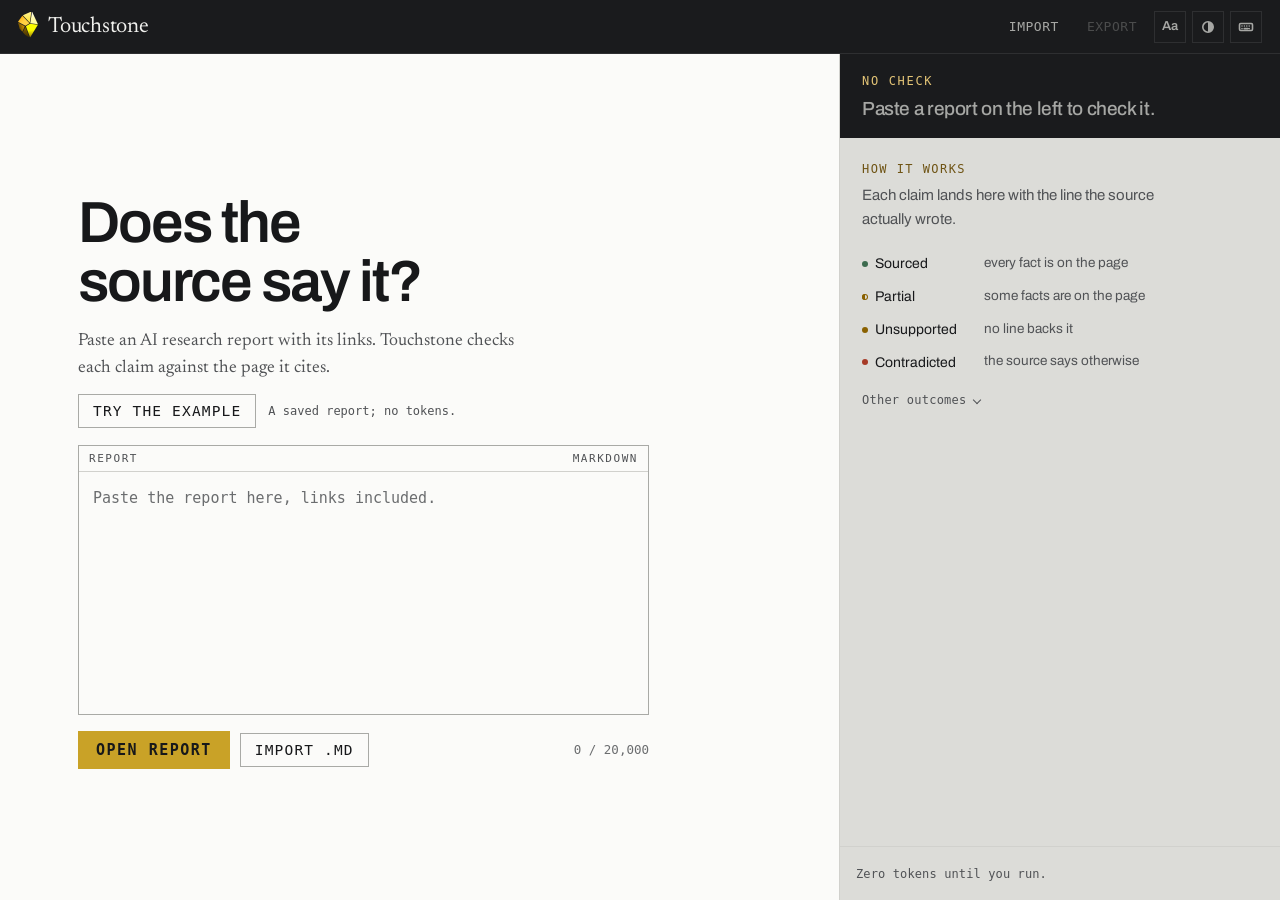
==== commit 4340eb2a: "Error page, limits composition, brand round, one-screen endcap - Error page: landing/error.html + er" ====
--- a/static/index.html
+++ b/static/index.html
@@ -11,7 +11,7 @@
 <body>
 <div class="app">
   <header class="topbar">
-    <a class="wordmark" href="/">Touchstone</a>
+    <a class="wordmark" href="/"><img class="wordmark-logo" src="/static/logo.svg" alt="" width="20" height="26" loading="eager" decoding="async">Touchstone</a>
     <span class="docname" id="docname" hidden></span>
     <div class="top-actions">
       <button id="new" class="tbtn" type="button" hidden>New</button>
@@ -46,6 +46,7 @@
 
   <div class="body">
     <div class="docwrap hide-ok" id="docwrap">
+      <button id="showreport" class="secondary reporttoggle" type="button" aria-expanded="false" aria-controls="docpane">Show report</button>
       <main class="docpane" id="docpane">
         <section class="front" id="front">
           <div class="front-inner">
@@ -192,12 +193,12 @@
             <summary>Other outcomes</summary>
             <ul class="legend-edge">
               <li><span class="dot dot-yellow"></span><b>Couldn't confirm</b> a code check doubts the support</li>
-              <li><span class="dot dot-grey"></span><b>No source given</b> the text cites nothing</li>
+              <li><span class="dot dot-brown"></span><b>No source given</b> the text cites nothing</li>
               <li><span class="dot dot-blue"></span><b>Unverified</b> no checkable passage on the page</li>
-              <li><span class="dot dot-blue"></span><b>Opinion</b> advice, not a fact</li>
+              <li><span class="dot dot-violet"></span><b>Opinion</b> advice, not a fact</li>
               <li><span class="dot dot-grey"></span><b>Source unreachable</b> the page couldn't be read</li>
               <li><span class="dot dot-grey"></span><b>Not checked</b> over the limits or out of time</li>
-              <li><span class="dot dot-grey"></span><b>Error</b> the check failed</li>
+              <li><span class="dot dot-error"></span><b>Error</b> the check failed</li>
             </ul>
           </details>
           <div id="recent" class="recent" hidden>
--- a/static/style.css
+++ b/static/style.css
@@ -17,6 +17,14 @@
   --ok:#3c6b4e; --warn:#8a6100; --fail:#a63a26; --info:#5b5d5f; --grey:#636568;
   --ok-on:#8fb39b; --warn-on:#d9a44b; --fail-on:#e09a86; --info-on:#a9abac;
   --ok-bg:#e6efe8; --warn-bg:#f4ecd7; --fail-bg:#f6e4df; --info-bg:#ececea; --grey-bg:#ededeb;
+  /* Edge outcomes. The states that are not a verdict on the claim each keep a
+     muted hue of their own, so the key and the card badges stay tellable apart;
+     none of them is a signal triple colour (green / amber / vermillion). The two
+     ways a check can fail to complete — the page couldn't be read, the check
+     itself failed — share the vermillion ring. */
+  --brown:#6d5741; --blue:#33607f; --violet:#6c5891;
+  --brown-on:#d5c1a4; --blue-on:#9dc0d8; --violet-on:#c3b6de;
+  --brown-bg:#f1e9dd; --blue-bg:#e3ecf2; --violet-bg:#ece6f2;
   --sb-thumb:rgba(23,24,26,.48); --sb-thumb-hover:rgba(23,24,26,.66);
   --sel:rgba(201,162,39,.24);
   --sans:"Archivo",system-ui,-apple-system,"Segoe UI",sans-serif;
@@ -43,6 +51,9 @@
   --ok:#86c39a; --warn:#dda23f; --fail:#d4796a; --info:#a3a5a7; --grey:#9a9c9e;
   --ok-on:#86c39a; --warn-on:#dda23f; --fail-on:#e09a86; --info-on:#a3a5a7;
   --ok-bg:#16211b; --warn-bg:#251f12; --fail-bg:#2a1b17; --info-bg:#1f2022; --grey-bg:#1f2022;
+  --brown:#c0a583; --blue:#86b0cf; --violet:#b1a0d0;
+  --brown-on:#c0a583; --blue-on:#86b0cf; --violet-on:#b1a0d0;
+  --brown-bg:#241f18; --blue-bg:#17242c; --violet-bg:#221e29;
   --sb-thumb:rgba(236,236,234,.36); --sb-thumb-hover:rgba(236,236,234,.56);
   --sel:rgba(217,180,95,.26);
   color-scheme:dark;
@@ -67,9 +78,13 @@
 .app{height:100vh;display:grid;grid-template-columns:minmax(0,1fr);grid-template-rows:48px minmax(0,1fr)}
 .topbar{position:relative;z-index:20;display:flex;align-items:center;gap:14px;padding:0 16px;
   background:var(--topbar);border-bottom:1px solid var(--topbar-rule)}
-.wordmark{font:600 20px/1 var(--sans);letter-spacing:-.02em;color:var(--topbar-fg);
-  text-decoration:none;flex:none;display:inline-flex;align-items:center;gap:9px}
-.wordmark::before{content:"";display:block;width:7px;height:7px;background:var(--gold)}
+/* the wordmark is the landing navbar's: Newsreader 22px/400, not the app sans —
+   one brand face on both surfaces (the topbar row is 48px, the 26px gem fits) */
+.wordmark{display:inline-flex;align-items:center;gap:10px;font:400 22px/1 var(--serif);
+  letter-spacing:-.01em;color:var(--topbar-fg);
+  text-decoration:none;flex:none}
+.wordmark-logo{display:block;height:26px;width:auto;flex:none;
+  transform:translateY(-2.5px)}
 .docname{font:12.5px var(--mono);letter-spacing:.02em;color:var(--topbar-muted);
   white-space:nowrap;overflow:hidden;text-overflow:ellipsis;min-width:0}
 .top-actions{margin-left:auto;display:flex;align-items:center;gap:6px;flex:none}
@@ -274,7 +289,7 @@
 .verdict{margin:0;font:500 24px/1.28 var(--sans);letter-spacing:-.02em;color:var(--on-stone);
   text-wrap:pretty}
 .stone.is-error .verdict{color:var(--fail-on)}
-.stone.is-empty .verdict{color:var(--on-stone-muted);font-size:17px;font-style:italic}
+.stone.is-empty .verdict{color:var(--on-stone-muted);font-size:17px;font-style:normal}
 .counts{display:flex;flex-wrap:wrap;gap:5px;margin-top:13px}
 .cnt{display:inline-flex;align-items:center;gap:6px;padding:4px 8px;cursor:pointer;
   min-height:24px;border:1px solid rgba(240,240,237,.18);background:none;color:var(--on-stone-muted);
@@ -289,13 +304,22 @@
 .dot-red{background:var(--fail)}
 .dot-half{background:linear-gradient(90deg,var(--warn) 50%,transparent 50%);
   box-shadow:inset 0 0 0 1px var(--warn)}
-.dot-blue{background:var(--info)}
+.dot-blue{background:var(--blue)}
 .dot-grey{background:var(--grey)}
+.dot-brown{background:var(--brown)}
+.dot-violet{background:var(--violet)}
+/* Error is a failure of the check, never a verdict on the claim: vermillion as
+   a ring, so it stays distinct from a filled Contradicted dot. A source that
+   couldn't be read is the same kind of dead end, so it wears the same ring. */
+.dot-error{background:transparent;box-shadow:inset 0 0 0 1.5px var(--fail)}
 .cnt .dot-green{background:var(--ok-on)}
 .cnt .dot-yellow{background:var(--warn-on)}
 .cnt .dot-red{background:var(--fail-on)}
-.cnt .dot-blue{background:var(--info-on)}
+.cnt .dot-blue{background:var(--blue-on)}
 .cnt .dot-grey{background:var(--on-stone-muted)}
+.cnt .dot-brown{background:var(--brown-on)}
+.cnt .dot-violet{background:var(--violet-on)}
+.cnt .dot-error{background:transparent;box-shadow:inset 0 0 0 1.5px var(--fail-on)}
 .cnt .dot-half{background:linear-gradient(90deg,var(--warn-on) 50%,transparent 50%);
   box-shadow:inset 0 0 0 1px var(--warn-on)}
 .runrow{display:flex;align-items:center;gap:10px;margin-top:13px;flex-wrap:wrap}
@@ -392,8 +416,11 @@
 .badge.tone-red{--tone:var(--fail);--tone-bg:var(--fail-bg)}
 .badge.tone-yellow{--tone:var(--warn);--tone-bg:var(--warn-bg)}
 .badge.tone-green{--tone:var(--ok);--tone-bg:var(--ok-bg)}
-.badge.tone-blue{--tone:var(--info);--tone-bg:var(--info-bg)}
+.badge.tone-blue{--tone:var(--blue);--tone-bg:var(--blue-bg)}
 .badge.tone-grey{--tone:var(--grey);--tone-bg:var(--grey-bg)}
+.badge.tone-brown{--tone:var(--brown);--tone-bg:var(--brown-bg)}
+.badge.tone-violet{--tone:var(--violet);--tone-bg:var(--violet-bg)}
+.badge.tone-error{--tone:var(--fail);--tone-bg:var(--fail-bg)}
 .cno{font:11.5px var(--mono);color:var(--muted);letter-spacing:.04em}
 .cardlink{position:relative;margin-left:auto;background:none;border:0;padding:2px 0;cursor:pointer;
   font:11.5px var(--mono);letter-spacing:.02em;color:var(--muted);text-decoration:underline;
@@ -633,8 +660,11 @@
   .stone.in-doc .cnt .dot-green{background:var(--ok)}
   .stone.in-doc .cnt .dot-yellow{background:var(--warn)}
   .stone.in-doc .cnt .dot-red{background:var(--fail)}
-  .stone.in-doc .cnt .dot-blue{background:var(--info)}
+  .stone.in-doc .cnt .dot-blue{background:var(--blue)}
   .stone.in-doc .cnt .dot-grey{background:var(--grey)}
+  .stone.in-doc .cnt .dot-brown{background:var(--brown)}
+  .stone.in-doc .cnt .dot-violet{background:var(--violet)}
+  .stone.in-doc .cnt .dot-error{background:transparent;box-shadow:inset 0 0 0 1.5px var(--fail)}
   .stone.in-doc .cnt .dot-half{background:linear-gradient(90deg,var(--warn) 50%,transparent 50%);
     box-shadow:inset 0 0 0 1px var(--warn)}
   .stone.in-doc .runbtn{background:var(--gold);color:var(--gold-ink);border-color:var(--gold)}
@@ -678,7 +708,7 @@
 body{font-size:15.5px}
 .app{grid-template-rows:54px minmax(0,1fr)}
 .topbar{gap:12px;padding:0 18px}
-.wordmark{font-size:21px}
+.wordmark{font-size:22px}
 .docname{font-size:13px}
 .tbtn{font-size:13px;min-height:32px;padding:7px 10px}
 .icon{width:32px;height:32px;font-size:15px}
@@ -916,7 +946,7 @@
   html[data-read] textarea{font-size:calc(14.5px * var(--read))}
 }
 
-html[data-ui] .wordmark{font-size:calc(21px * var(--ui))}
+html[data-ui] .wordmark{font-size:calc(22px * var(--ui))}
 html[data-ui] .docname{font-size:calc(13px * var(--ui))}
 html[data-ui] .tbtn{font-size:calc(13px * var(--ui))}
 html[data-ui] .icon{font-size:calc(15px * var(--ui))}
@@ -1141,3 +1171,145 @@
 @media (max-width:1099px){.docpane{--doc-top:38px}}
 @media (max-width:899px){.docpane{--doc-top:32px}}
 @media (max-width:699px){.docpane{--doc-top:0px}}
+
+/* ========================================================================
+   Phones and small tablets (900px and below): one calm column, one page
+   scroll. No inner scroll areas, no bottom sheet, no fixed footer. After a
+   check the results come first and the report waits behind "Show report".
+   Above 900px nothing here applies.
+   ======================================================================== */
+.reporttoggle{display:none}
+@media (max-width:900px){
+  html,body{height:auto}
+  body{overflow:visible;overflow-x:hidden}
+  .app{height:auto;display:block}
+
+  .topbar{position:static;min-height:56px;padding:6px 16px;gap:4px;flex-wrap:wrap}
+  .wordmark{font-size:18px;min-height:44px}
+  .top-actions{gap:2px;flex-wrap:wrap;justify-content:flex-end}
+  .tbtn{min-height:44px;min-width:44px;padding:0 5px;font-size:12.5px;letter-spacing:.02em}
+  .icon{width:44px;height:44px}
+  .topbar #import,.topbar #export{display:inline-flex;align-items:center}
+  #textsize,#textmenu,#help{display:none !important}
+
+  .body{display:flex;flex-direction:column;min-height:0}
+  body.has-report .rail{order:-1}
+  .docwrap,.docwrap.has-doc{display:block;border:0;position:static}
+  .docpane{overflow:visible;padding:0 16px 32px;--doc-top:0px}
+  .rail{position:static;display:block;border:0;background:var(--page-2)}
+  .grip,.docbar,.pagerbar,.totop,.minimap,.ovr,.gmarks,#import2,#showmatched{display:none !important}
+  .railbody{overflow:visible}
+  .railfoot{height:auto;min-height:0;padding:8px 16px 16px;flex-wrap:wrap}
+  .railfoot #provenance{white-space:normal;overflow:visible}
+
+  /* The report, collapsed until asked for. */
+  body.has-report .reporttoggle{display:flex;align-items:center;justify-content:center;
+    width:calc(100% - 32px);min-height:44px;margin:8px 16px 16px}
+  body.has-report:not(.report-open) .docpane{display:none}
+  .paper{padding-left:0;padding-top:8px;max-width:none;overflow-wrap:anywhere}
+  .paper pre,.paper .math-block{max-width:100%;overflow-x:auto}
+
+  /* Home: the form, then the limits and notice, then the key as a section. */
+  .front{min-height:0;margin-top:0;padding:24px 0 8px}
+  .front h1{font-size:34px;margin-bottom:10px}
+  .lede{font-size:16px;margin-bottom:16px}
+  .example-row{margin:0 0 14px;gap:4px 12px}
+  .example-note{font-size:12px}
+  .sheet textarea,textarea{min-height:160px;font-size:15px}
+  .front-row{gap:8px}
+  .primary,.secondary,.runbtn{min-height:44px}
+  body:not(.has-report) .rail .stone.is-empty{display:none}
+  body:not(.has-report) .legend dd{display:block}
+  .emptystate{padding:20px 16px 8px;border-top:1px solid var(--rule)}
+  .emptystate p{max-width:none}
+  .legend dt{width:112px}
+  .legend-more summary{min-height:44px}
+
+  /* Summary and results. */
+  .stone{padding:16px}
+  .verdict{font-size:19px;line-height:1.3}
+  .counts{flex-wrap:wrap;overflow:visible;gap:6px}
+  .cnt{min-height:44px;padding:0 12px}
+  .stonelink{min-height:44px;display:inline-flex;align-items:center}
+  .cards{padding:12px 16px;gap:10px}
+  .card{max-width:100%;overflow-wrap:anywhere}
+  .card-head{flex-wrap:wrap;row-gap:0}
+  .cardlink{min-height:44px;display:inline-flex;align-items:center}
+  .card .source{display:flex;align-items:center;min-height:44px;margin-top:4px}
+  .card[data-label="CONTRADICTED"],.card[data-label="UNSUPPORTED"]{order:-2}
+  .card[data-label="PARTIAL"],.card[data-label="COULDN'T CONFIRM"]{order:-1}
+  .matched,.tray{padding:0 16px 12px}
+  .mhead,.mrow{min-height:44px}
+  .more{margin:0 16px 12px}
+  .more summary{min-height:44px;display:flex;align-items:center}
+  .replay{margin:12px 16px 0;padding:12px}
+  .replay-actions{gap:8px}
+  .replay-btn{min-height:44px;flex:1 1 140px}
+  .nolinks{margin:12px 16px 0}
+  .prompt-box .secondary{min-height:44px}
+  .dlgx{width:44px;height:44px;display:grid;place-items:center;top:0;right:0}
+
+  /* Tables stack, as they already did under 700px. */
+  .paper table,.paper tbody{display:block}
+  .paper thead{display:none}
+  .paper tr{display:block;padding:10px 0 8px;border-bottom:1px solid var(--rule)}
+  .paper td{display:grid;grid-template-columns:86px minmax(0,1fr);gap:8px;
+    padding:2px 0;border:0;position:static}
+  .paper td::before{content:attr(data-l);font:10.5px/1.5 var(--mono);letter-spacing:.03em;
+    text-transform:uppercase;color:var(--muted)}
+  .paper td:first-child{grid-column:1/-1;font-weight:600;border-bottom:1px solid var(--rule);
+    padding:0 0 5px;margin-bottom:4px;position:relative}
+  .paper td:first-child::before{display:none}
+  .paper td{text-align:left}
+}
+
+/* ========================================================================
+   The empty front door is one screen. With no document loaded the pane does
+   not scroll at all: the front fills it, centres itself, and the composer is
+   the one thing that gives when the window is short. Type, gaps and padding
+   step down with viewport height, so a 720/768/800/900-tall window never
+   pushes the buttons off the bottom. Loaded documents keep the pane's normal
+   gutter, ruler offset and scrolling.
+   ======================================================================== */
+@media (min-width:901px){
+  .docpane:has(> .front:not([hidden])){padding-bottom:0;overflow:hidden}
+  .docpane:has(> .front:not([hidden])) > .front{
+    margin-top:0;height:100%;min-height:0;
+    flex-direction:column;align-items:center;justify-content:center;
+    padding:clamp(10px,2.4vh,28px) 26px clamp(8px,1.6vh,18px);
+  }
+  .docpane:has(> .front:not([hidden])) .front-inner{
+    display:flex;flex-direction:column;justify-content:center;
+    height:100%;min-height:0;
+  }
+  .docpane:has(> .front:not([hidden])) .front-inner > *{flex:0 0 auto}
+  /* Everything but the composer is fixed-size. The sheet gets a height that
+     steps with the window, and may shrink below it when the window is short;
+     the textarea just fills whatever height the sheet ends up with. */
+  .docpane:has(> .front:not([hidden])) .front-inner > .sheet{
+    flex:0 1 auto;min-height:0;height:clamp(140px,30vh,310px);
+    display:flex;flex-direction:column;
+  }
+  .docpane:has(> .front:not([hidden])) .sheet > textarea{
+    flex:1 1 auto;min-height:0;height:100%;resize:none;
+  }
+  .docpane:has(> .front:not([hidden])) .front h1{
+    font-size:clamp(34px,min(4.6vw,7.2vh),58px);
+    margin-bottom:clamp(8px,1.8vh,18px);
+  }
+  .docpane:has(> .front:not([hidden])) .lede{margin-bottom:clamp(10px,2.2vh,26px)}
+  .docpane:has(> .front:not([hidden])) .example-row{margin-bottom:clamp(8px,1.8vh,18px)}
+  .docpane:has(> .front:not([hidden])) .front-row{margin-top:clamp(8px,1.6vh,14px)}
+}
+/* Absurdly short windows (a split pane) can still scroll rather than clip. */
+@media (min-width:901px) and (max-height:480px){
+  .docpane:has(> .front:not([hidden])){overflow:auto}
+  .docpane:has(> .front:not([hidden])) > .front{height:auto;min-height:100%}
+}
+/* At 901-1099px the rail stacks under the editor and would eat half the screen
+   before a report exists. The front door is the whole screen until one does. */
+@media (min-width:901px) and (max-width:1099px){
+  body:not(.has-report) .rail{display:none}
+  body:not(.has-report) .body{grid-template-rows:minmax(0,1fr)}
+  body:not(.has-report) .docwrap{border-bottom:0}
+}
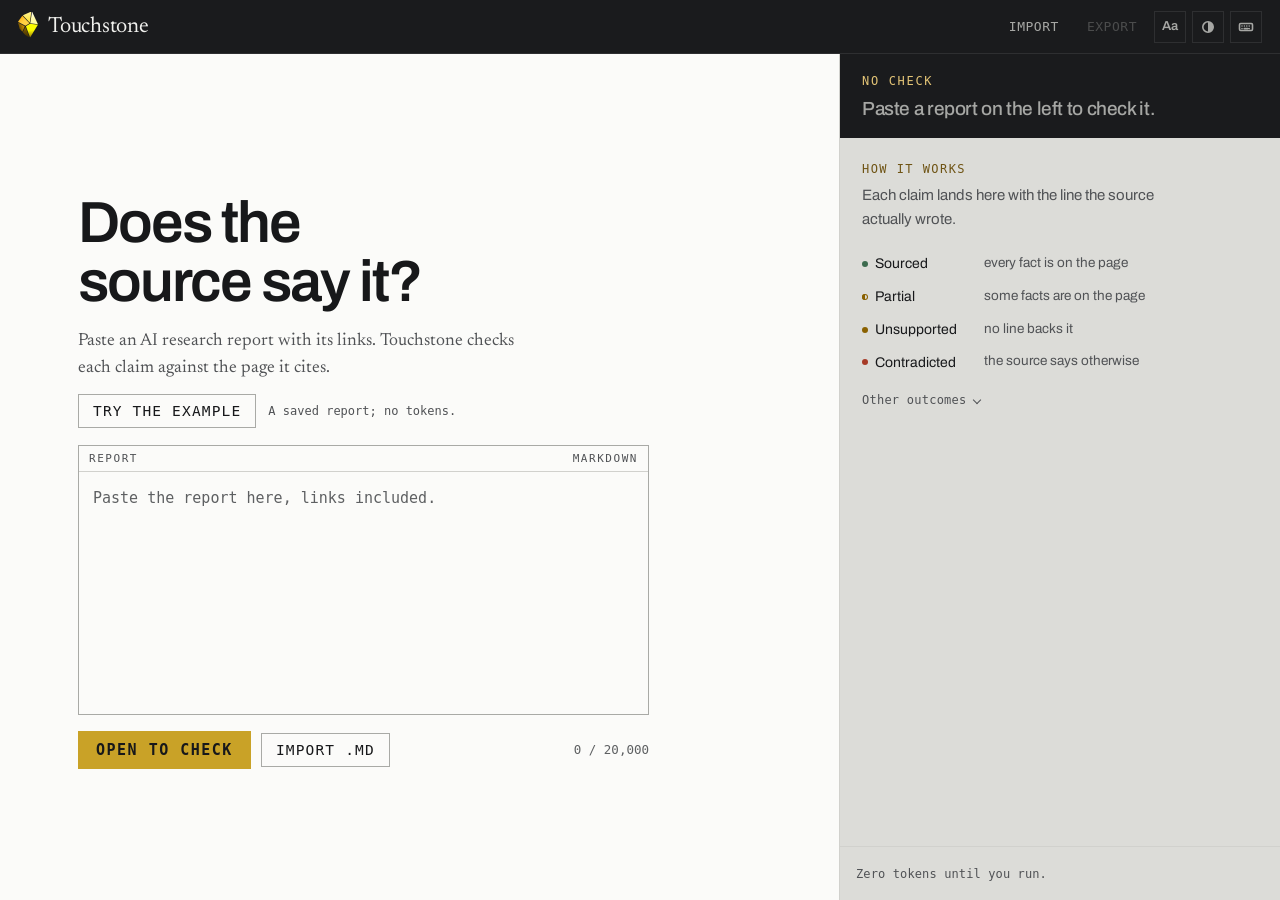
==== commit 84b6dba2: "Merge copy-open-button: front button says Open to check" ====
--- a/static/index.html
+++ b/static/index.html
@@ -62,7 +62,7 @@
               <textarea id="report" spellcheck="false" placeholder="Paste the report here, links included."></textarea>
             </div>
             <div class="front-row">
-              <button id="check" class="primary" type="button">Open report</button>
+              <button id="check" class="primary" type="button">Open to check</button>
               <button id="import2" class="secondary" type="button">Import .md</button>
               <span id="count" class="count"></span>
             </div>
--- a/static/style.css
+++ b/static/style.css
@@ -6,7 +6,7 @@
   font-weight:400 600;font-style:normal;font-display:swap}
 :root{
   --page:#e5e5e2; --page-2:#dcdcd8; --paper:#fbfbf9;
-  --ink:#17181a; --muted:#505255; --faint:#6b6d6f;
+  --ink:#17181a; --muted:#505255; --faint:#5e6062;
   --rule:#d1d1cd; --rule-strong:#a9aaa6; --soft:#ededea; --edit-bg:#e9e9e5;
   --edit-shadow:0 1px 2px rgba(23,24,26,.06);
   --stone:#1a1b1d; --on-stone:#f0f0ed; --on-stone-muted:#a6a7a4;
@@ -128,7 +128,7 @@
   font:14px/1.6 var(--mono);color:var(--ink);background:var(--paper);
   border:1px solid var(--rule-strong);border-radius:0}
 .sheet{margin:0 0 2px;border:1px solid var(--rule-strong);background:var(--paper)}
-.sheet:focus-within{border-color:var(--ink)}
+.sheet:focus-within{border-color:var(--ink);box-shadow:0 0 0 1px var(--ink)}
 .sheet-head{display:flex;align-items:center;justify-content:space-between;
   padding:6px 10px;border-bottom:1px solid var(--rule);
   font:11px var(--mono);letter-spacing:.14em;text-transform:uppercase;color:var(--muted)}
@@ -428,6 +428,7 @@
 .cardlink:hover{color:var(--ink);text-decoration-color:var(--ink)}
 .cardlink::after{content:"";position:absolute;inset:-6px -4px}
 .cardlink.is-off{text-decoration:none;color:var(--faint);cursor:default}
+.cardlink + .cardlink{margin-left:14px}
 .claim{margin:9px 0 0;font:16px/1.5 var(--serif);color:var(--ink);text-wrap:pretty}
 .claim .diff{background:var(--fail-bg);color:var(--fail);padding:0 2px;
   text-decoration:underline;text-decoration-color:var(--fail);text-underline-offset:2px}
@@ -830,7 +831,9 @@
 /* in-place editing: the document itself is the editor. The source surface is
    a separate fill layer, so the highlight can breathe without moving text. */
 body[data-mode="inline"] .paper .blk{cursor:text}
-body[data-mode="preview"] .paper .blk{cursor:default}
+/* preview is a rendered document the reader can select — the I-beam says so;
+   the arrow here hid that the text is selectable at all */
+body[data-mode="preview"] .paper .blk{cursor:text}
 .paper .blk a,.paper .blk .gmark{cursor:pointer}
 .inline-fill{position:absolute;z-index:0;pointer-events:none;border-radius:6px;
   background:var(--edit-bg);box-shadow:var(--edit-shadow)}
@@ -1235,6 +1238,11 @@
   .card{max-width:100%;overflow-wrap:anywhere}
   .card-head{flex-wrap:wrap;row-gap:0}
   .cardlink{min-height:44px;display:inline-flex;align-items:center}
+  /* The links get a row of their own under the badge, so a long label never
+     strands one of them at the end of a wrapped line. */
+  .card-head:has(.cardlink)::after{content:"";flex-basis:100%;order:2}
+  .card-head .cardlink{order:3;margin-left:0}
+  .card-head .cardlink + .cardlink{margin-left:20px}
   .card .source{display:flex;align-items:center;min-height:44px;margin-top:4px}
   .card[data-label="CONTRADICTED"],.card[data-label="UNSUPPORTED"]{order:-2}
   .card[data-label="PARTIAL"],.card[data-label="COULDN'T CONFIRM"]{order:-1}
@@ -1249,18 +1257,18 @@
   .prompt-box .secondary{min-height:44px}
   .dlgx{width:44px;height:44px;display:grid;place-items:center;top:0;right:0}
 
-  /* Tables stack, as they already did under 700px. */
+  /* Tables stack: each cell is a block with its header as a small label above it.
+     Blocks, not a grid: a cell's text, link and marks are separate grid items, so a
+     grid put the row name in the label column and the source link on a row of its own. */
   .paper table,.paper tbody{display:block}
   .paper thead{display:none}
   .paper tr{display:block;padding:10px 0 8px;border-bottom:1px solid var(--rule)}
-  .paper td{display:grid;grid-template-columns:86px minmax(0,1fr);gap:8px;
-    padding:2px 0;border:0;position:static}
-  .paper td::before{content:attr(data-l);font:10.5px/1.5 var(--mono);letter-spacing:.03em;
-    text-transform:uppercase;color:var(--muted)}
-  .paper td:first-child{grid-column:1/-1;font-weight:600;border-bottom:1px solid var(--rule);
-    padding:0 0 5px;margin-bottom:4px;position:relative}
+  .paper td,.paper td.n{display:block;padding:3px 0;border:0;position:static;text-align:left}
+  .paper td::before{content:attr(data-l);display:block;font:10.5px/1.5 var(--mono);
+    letter-spacing:.03em;text-transform:uppercase;color:var(--muted)}
+  .paper td:first-child{font-weight:600;border-bottom:1px solid var(--rule);
+    padding:0 0 6px;margin-bottom:4px;position:relative}
   .paper td:first-child::before{display:none}
-  .paper td{text-align:left}
 }
 
 /* ========================================================================
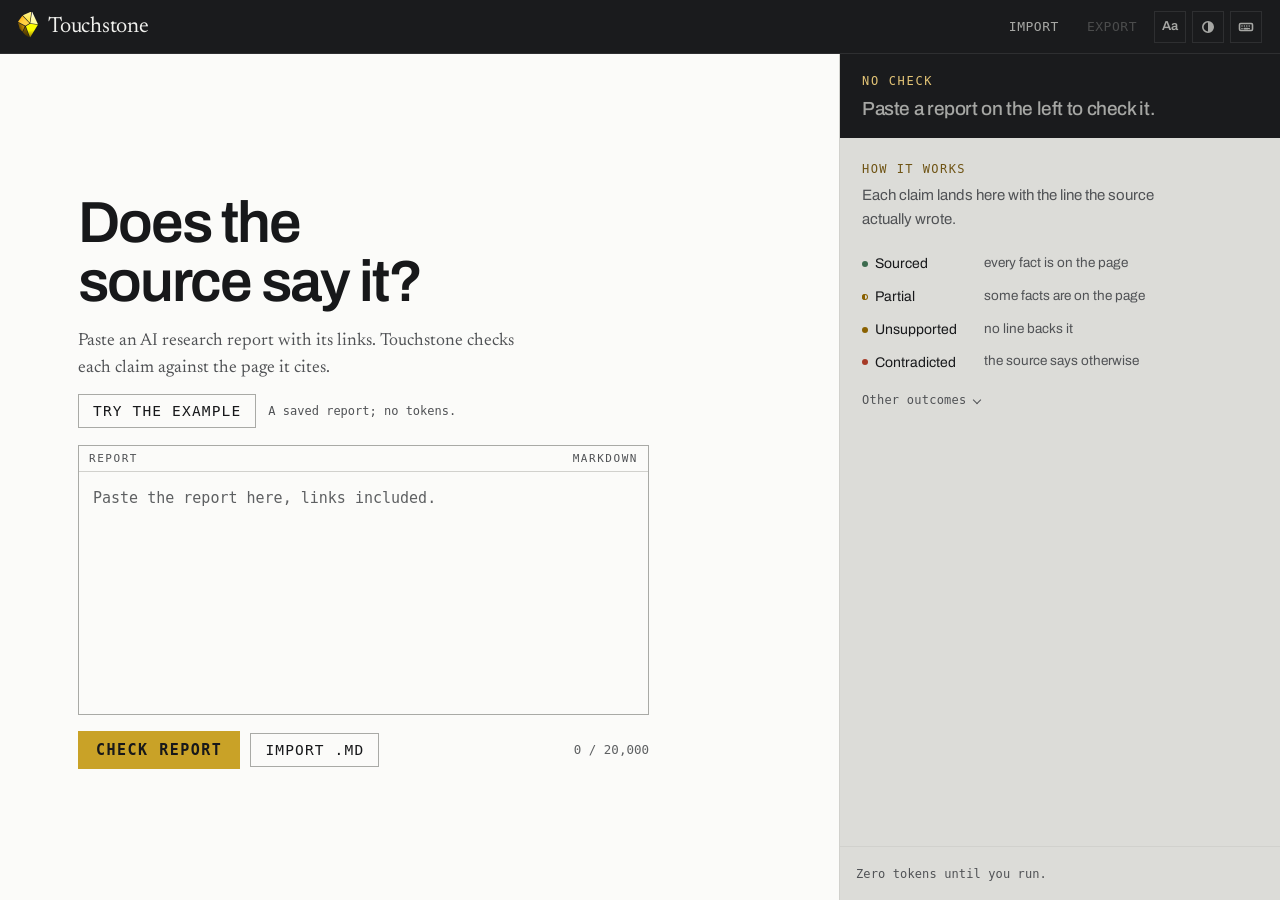
==== commit 23726754: "Merge check-button: Check report runs the check on every screen" ====
--- a/static/index.html
+++ b/static/index.html
@@ -62,7 +62,7 @@
               <textarea id="report" spellcheck="false" placeholder="Paste the report here, links included."></textarea>
             </div>
             <div class="front-row">
-              <button id="check" class="primary" type="button">Open to check</button>
+              <button id="check" class="primary" type="button">Check report</button>
               <button id="import2" class="secondary" type="button">Import .md</button>
               <span id="count" class="count"></span>
             </div>
